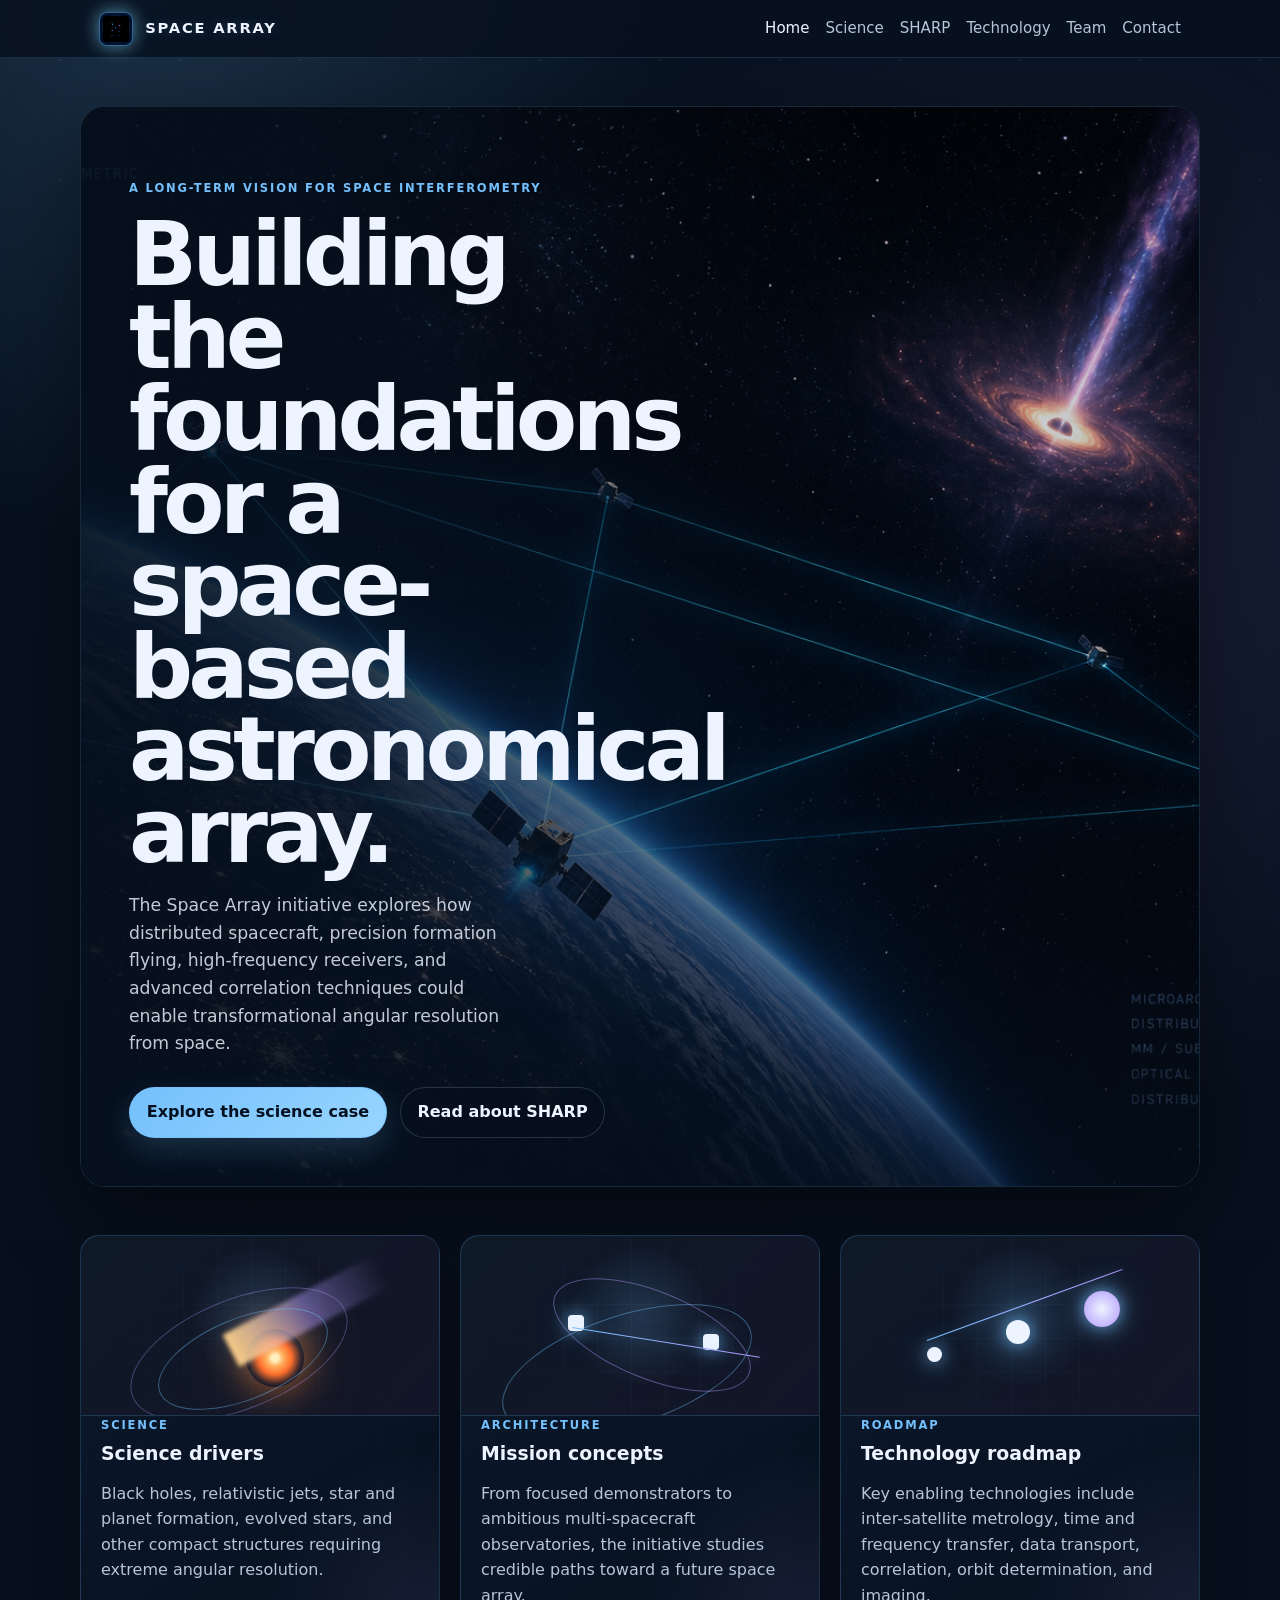
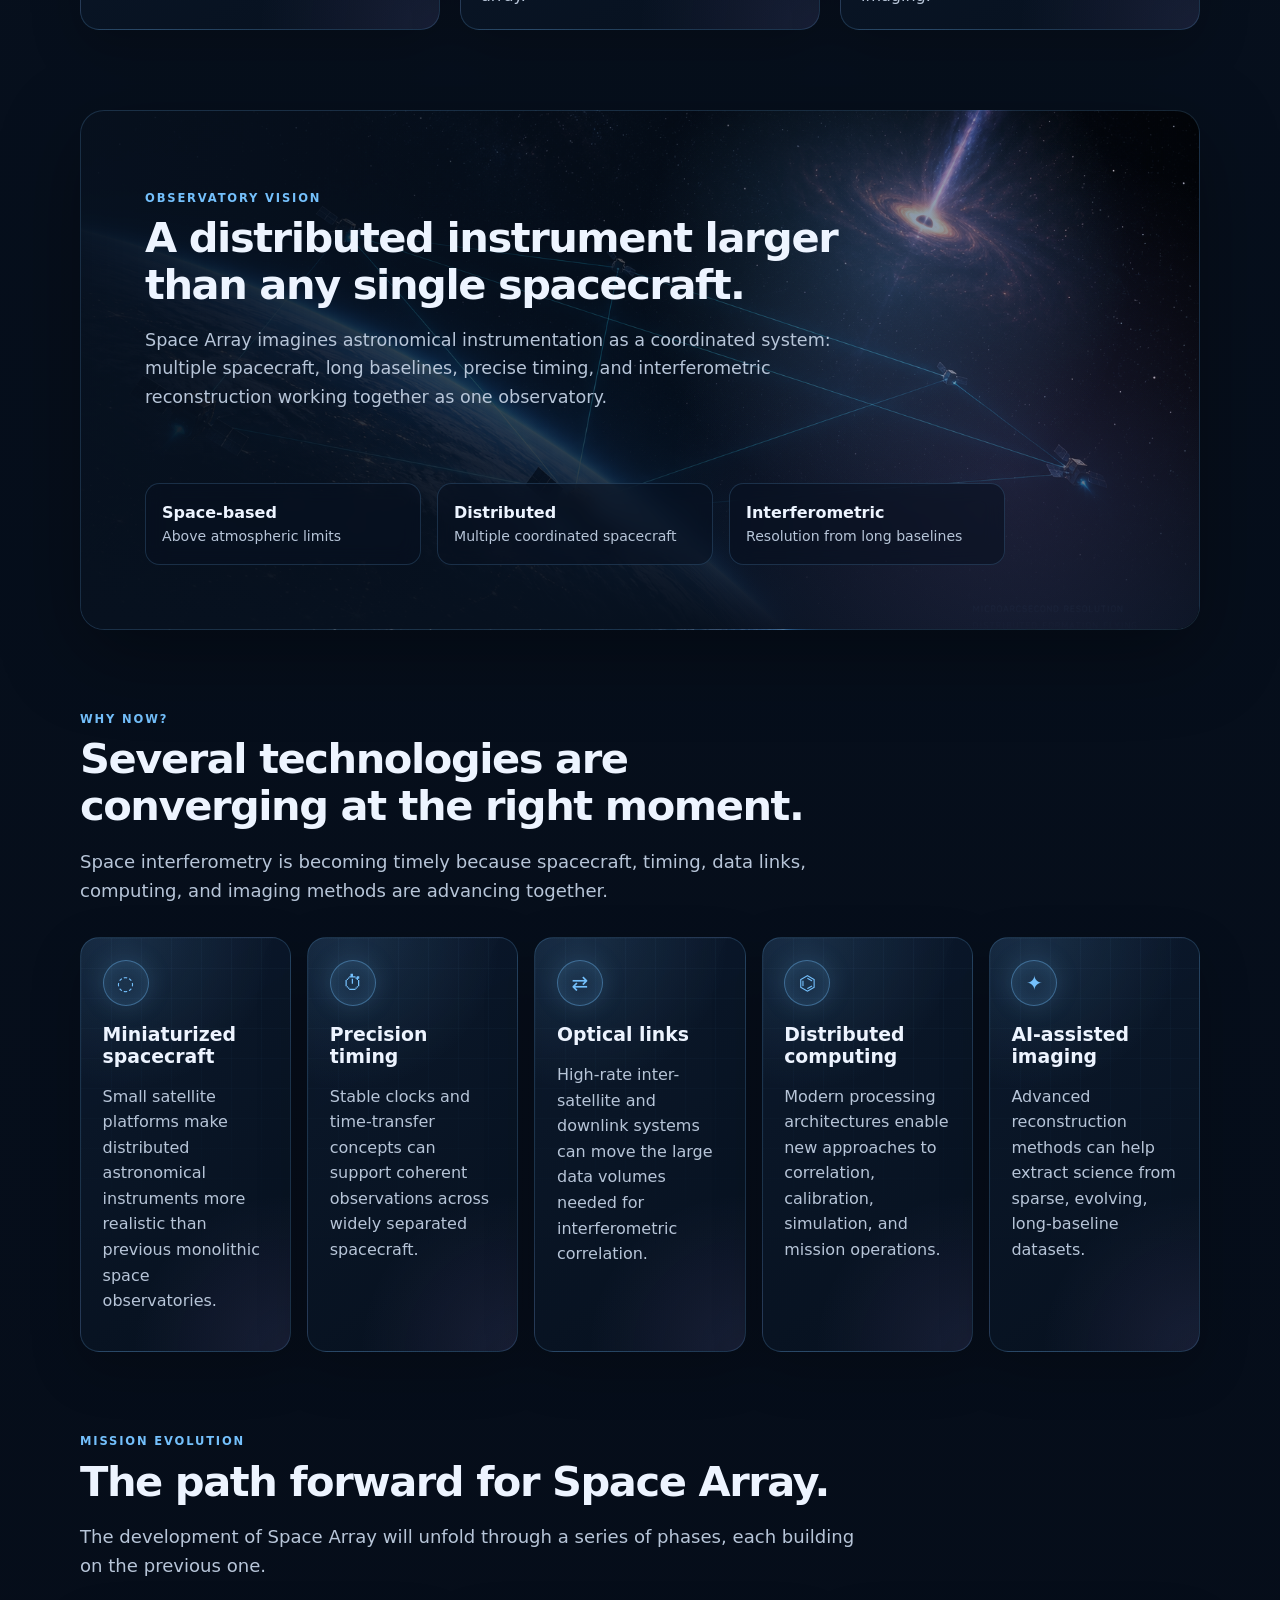
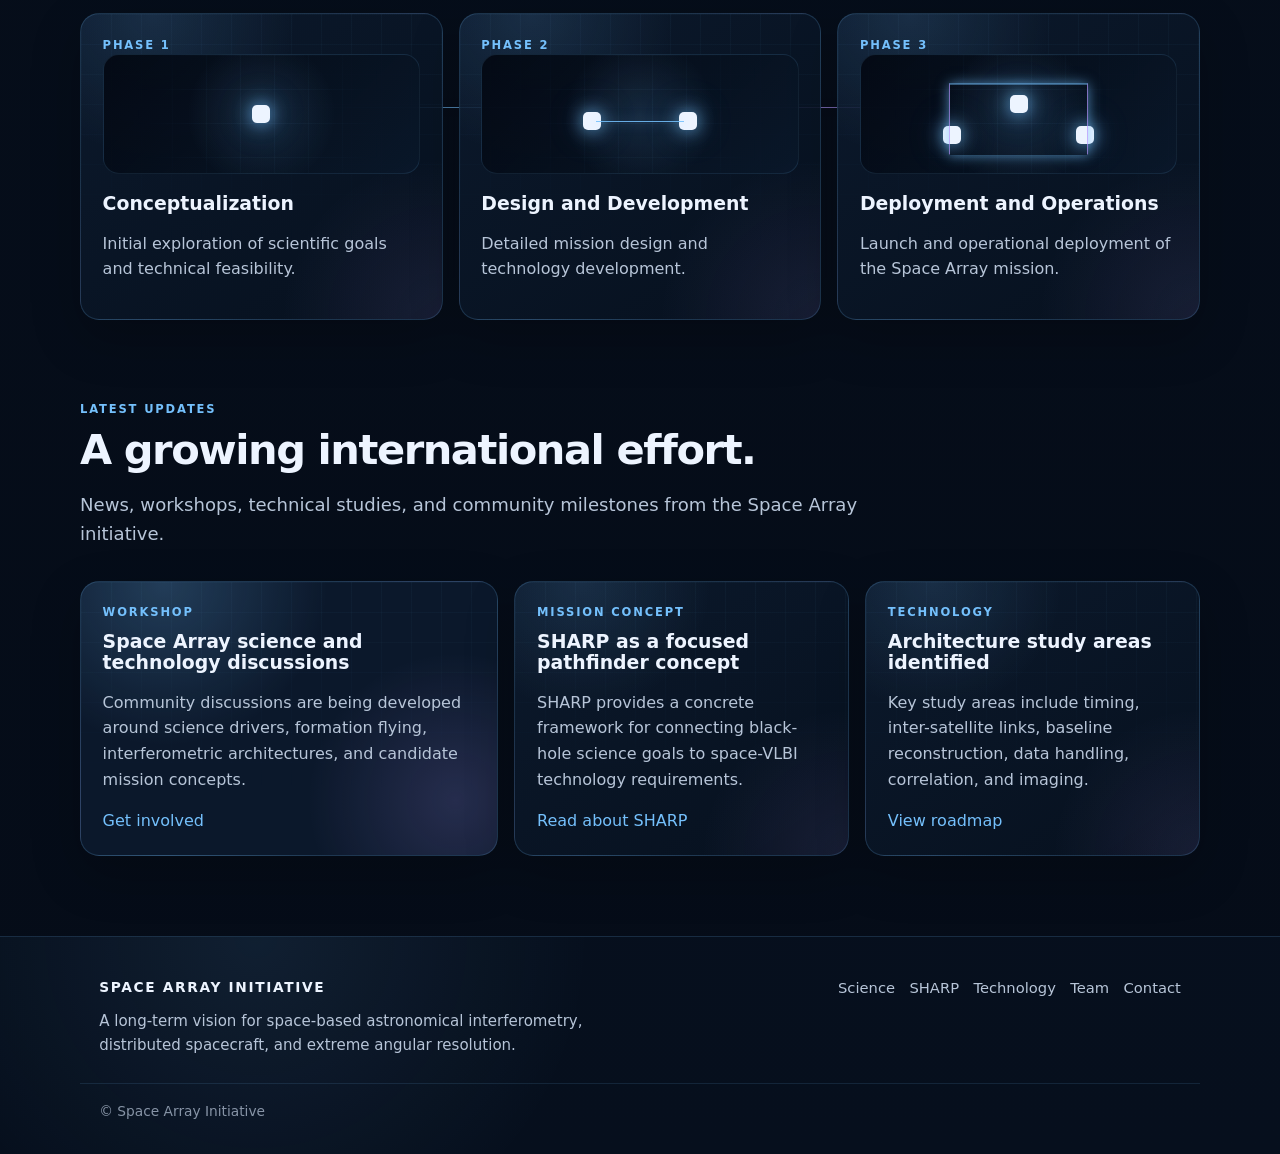
==== index.html @ ad8fec58 "polish" ====
<!doctype html>
<html lang="en">
<head>
  <meta charset="utf-8">
  <meta name="viewport" content="width=device-width, initial-scale=1">
  <title>Space Array Initiative</title>
  <link rel="stylesheet" href="styles.css">
</head>
<body>
<header>
  <div class="nav">
    <a class="logo" href="index.html">
      <img src="assets/space-array-logo.png" alt="Space Array logo">
      <span>Space Array</span>
    </a>
    <nav>
      <a class="active" href="index.html">Home</a>
      <a href="science.html">Science</a>
      <a href="sharp.html">SHARP</a>
      <a href="technology.html">Technology</a>
      <a href="team.html">Team</a>
      <a href="contact.html">Contact</a>
    </nav>
  </div>
</header>

<main>
  <section class="hero hero-home hero-home-overlay">
    <div class="hero-home-media" aria-hidden="true">
      <img src="assets/space-array-hero.png" alt="">
    </div>

    <div class="hero-home-shade" aria-hidden="true"></div>

    <div class="hero-home-content">
      <div class="kicker">A long-term vision for space interferometry</div>
      <h1>Building the foundations for a space-based astronomical array.</h1>

      <p class="lead">
        The Space Array initiative explores how distributed spacecraft, precision formation flying,
        high-frequency receivers, and advanced correlation techniques could enable transformational
        angular resolution from space.
      </p>

      <div class="button-row">
        <a class="button" href="science.html">Explore the science case</a>
        <a class="button secondary" href="sharp.html">Read about SHARP</a>
      </div>
    </div>
  </section>

  <section class="grid identity-grid" aria-label="Major initiative sections">
    <article class="card identity-card">
      <div class="signature-visual visual-science" aria-hidden="true">
        <span class="jet-core"></span>
        <span class="jet-beam"></span>
        <span class="uv-ring ring-one"></span>
        <span class="uv-ring ring-two"></span>
      </div>
      <div class="card-label">Science</div>
      <h3>Science drivers</h3>
      <p>Black holes, relativistic jets, star and planet formation, evolved stars, and other compact structures requiring extreme angular resolution.</p>
    </article>
    <article class="card identity-card">
      <div class="signature-visual visual-architecture" aria-hidden="true">
        <span class="orbit orbit-one"></span>
        <span class="orbit orbit-two"></span>
        <span class="sat sat-a"></span>
        <span class="sat sat-b"></span>
        <span class="baseline"></span>
      </div>
      <div class="card-label">Architecture</div>
      <h3>Mission concepts</h3>
      <p>From focused demonstrators to ambitious multi-spacecraft observatories, the initiative studies credible paths toward a future space array.</p>
    </article>
    <article class="card identity-card">
      <div class="signature-visual visual-roadmap" aria-hidden="true">
        <span class="phase phase-one"></span>
        <span class="phase phase-two"></span>
        <span class="phase phase-three"></span>
        <span class="road-line"></span>
      </div>
      <div class="card-label">Roadmap</div>
      <h3>Technology roadmap</h3>
      <p>Key enabling technologies include inter-satellite metrology, time and frequency transfer, data transport, correlation, orbit determination, and imaging.</p>
    </article>
  </section>

  <section class="section vision-break">
    <div class="vision-copy">
      <div class="kicker">Observatory vision</div>
      <h2>A distributed instrument larger than any single spacecraft.</h2>
      <p>
        Space Array imagines astronomical instrumentation as a coordinated system:
        multiple spacecraft, long baselines, precise timing, and interferometric
        reconstruction working together as one observatory.
      </p>
    </div>

    <div class="vision-metrics" aria-label="Conceptual observatory capabilities">
      <div>
        <strong>Space-based</strong>
        <span>Above atmospheric limits</span>
      </div>
      <div>
        <strong>Distributed</strong>
        <span>Multiple coordinated spacecraft</span>
      </div>
      <div>
        <strong>Interferometric</strong>
        <span>Resolution from long baselines</span>
      </div>
    </div>
  </section>

  <section class="section why-now">
    <div class="section-heading">
      <div class="kicker">Why now?</div>
      <h2>Several technologies are converging at the right moment.</h2>
      <p>
        Space interferometry is becoming timely because spacecraft, timing, data links,
        computing, and imaging methods are advancing together.
      </p>
    </div>

    <div class="why-grid">
      <article class="why-card">
        <div class="why-icon">◌</div>
        <h3>Miniaturized spacecraft</h3>
        <p>
          Small satellite platforms make distributed astronomical instruments more realistic
          than previous monolithic space observatories.
        </p>
      </article>

      <article class="why-card">
        <div class="why-icon">⏱</div>
        <h3>Precision timing</h3>
        <p>
          Stable clocks and time-transfer concepts can support coherent observations across
          widely separated spacecraft.
        </p>
      </article>

      <article class="why-card">
        <div class="why-icon">⇄</div>
        <h3>Optical links</h3>
        <p>
          High-rate inter-satellite and downlink systems can move the large data volumes
          needed for interferometric correlation.
        </p>
      </article>

      <article class="why-card">
        <div class="why-icon">⌬</div>
        <h3>Distributed computing</h3>
        <p>
          Modern processing architectures enable new approaches to correlation, calibration,
          simulation, and mission operations.
        </p>
      </article>

      <article class="why-card">
        <div class="why-icon">✦</div>
        <h3>AI-assisted imaging</h3>
        <p>
          Advanced reconstruction methods can help extract science from sparse, evolving,
          long-baseline datasets.
        </p>
      </article>
    </div>
  </section>

  <section class="section mission-evolution">
    <div class="section-heading">
      <div class="kicker">Mission evolution</div>
      <h2>The path forward for Space Array.</h2>
      <p>
        The development of Space Array will unfold through a series of phases, each building on the previous one.
      </p>
    </div>

    <div class="evolution-track">
      <article class="evolution-phase">
        <div class="phase-number">Phase 1</div>
        <div class="phase-visual phase-visual-one">
          <span></span>
        </div>
        <h3>Conceptualization</h3>
        <p>
          Initial exploration of scientific goals and technical feasibility.
        </p>
      </article>

      <article class="evolution-phase">
        <div class="phase-number">Phase 2</div>
        <div class="phase-visual phase-visual-two">
          <span></span>
          <span></span>
        </div>
        <h3>Design and Development</h3>
        <p>
          Detailed mission design and technology development.
        </p>
      </article>

      <article class="evolution-phase">
        <div class="phase-number">Phase 3</div>
        <div class="phase-visual phase-visual-three">
          <span></span>
          <span></span>
          <span></span>
        </div>
        <h3>Deployment and Operations</h3>
        <p>
          Launch and operational deployment of the Space Array mission.
        </p>
      </article>
    </div>
  </section>

  <section class="section updates-section">
    <div class="section-heading">
      <div class="kicker">Latest updates</div>
      <h2>A growing international effort.</h2>
      <p>
        News, workshops, technical studies, and community milestones from the Space Array initiative.
      </p>
    </div>

    <div class="updates-grid">
      <article class="update-card featured-update">
        <div class="update-meta">Workshop</div>
        <h3>Space Array science and technology discussions</h3>
        <p>
          Community discussions are being developed around science drivers, formation flying,
          interferometric architectures, and candidate mission concepts.
        </p>
        <a href="contact.html">Get involved</a>
      </article>

      <article class="update-card">
        <div class="update-meta">Mission concept</div>
        <h3>SHARP as a focused pathfinder concept</h3>
        <p>
          SHARP provides a concrete framework for connecting black-hole science goals to
          space-VLBI technology requirements.
        </p>
        <a href="sharp.html">Read about SHARP</a>
      </article>

      <article class="update-card">
        <div class="update-meta">Technology</div>
        <h3>Architecture study areas identified</h3>
        <p>
          Key study areas include timing, inter-satellite links, baseline reconstruction,
          data handling, correlation, and imaging.
        </p>
        <a href="technology.html">View roadmap</a>
      </article>
    </div>
  </section>

</main>

<footer class="site-footer">
  <div class="footer-inner">
    <div class="footer-brand">
      <div class="footer-title">Space Array Initiative</div>
      <p>
        A long-term vision for space-based astronomical interferometry,
        distributed spacecraft, and extreme angular resolution.
      </p>
    </div>

    <div class="footer-links">
      <a href="science.html">Science</a>
      <a href="sharp.html">SHARP</a>
      <a href="technology.html">Technology</a>
      <a href="team.html">Team</a>
      <a href="contact.html">Contact</a>
    </div>
  </div>

  <div class="footer-bottom">
    © Space Array Initiative
  </div>
</footer>
</body>
</html>
---- styles.css ----
:root {
  --bg: #07111f;
  --bg-deep: #030813;
  --panel: #0d1b2f;
  --panel-2: #10223a;
  --text: #edf4ff;
  --muted: #b7c5d8;
  --soft: rgba(183, 197, 216, 0.78);
  --accent: #74c0fc;
  --accent-2: #b197fc;
  --warm: #ffb15f;
  --line: rgba(116, 192, 252, 0.18);
  --line-strong: rgba(116, 192, 252, 0.34);
  --shadow: 0 24px 80px rgba(0, 0, 0, 0.34);
  --radius: 1.2rem;
  --max: 1120px;
}

* {
  box-sizing: border-box;
}

html {
  scroll-behavior: smooth;
}

body {
  margin: 0;
  color: var(--text);
  font-family: Inter, system-ui, -apple-system, BlinkMacSystemFont, "Segoe UI", sans-serif;
  line-height: 1.6;
  background:
    radial-gradient(circle at 12% 0%, rgba(116, 192, 252, 0.18), transparent 34rem),
    radial-gradient(circle at 82% 12%, rgba(177, 151, 252, 0.12), transparent 38rem),
    linear-gradient(180deg, #07111f 0%, #050c18 100%);
}

body::before {
  content: "";
  position: fixed;
  inset: 0;
  z-index: -1;
  pointer-events: none;
  background-image:
    radial-gradient(circle, rgba(237, 244, 255, 0.34) 0 1px, transparent 1.6px),
    radial-gradient(circle, rgba(116, 192, 252, 0.20) 0 1px, transparent 1.8px);
  background-size: 120px 120px, 190px 190px;
  background-position: 0 0, 48px 72px;
  opacity: 0.22;
  mask-image: linear-gradient(to bottom, black, transparent 82%);
}

img {
  max-width: 100%;
}

a {
  color: var(--accent);
  text-decoration: none;
}

a:hover {
  text-decoration: underline;
}

/* Header */

header {
  position: sticky;
  top: 0;
  z-index: 20;
  border-bottom: 1px solid rgba(116, 192, 252, 0.16);
  background: rgba(7, 17, 31, 0.86);
  backdrop-filter: blur(14px);
}

.nav {
  max-width: var(--max);
  margin: 0 auto;
  padding: 0.72rem 1.2rem;
  display: flex;
  align-items: center;
  justify-content: space-between;
  gap: 1.2rem;
}

.logo {
  display: flex;
  align-items: center;
  gap: 0.75rem;
  color: var(--text);
  font-size: 0.92rem;
  font-weight: 800;
  letter-spacing: 0.12em;
  text-transform: uppercase;
  text-decoration: none;
  white-space: nowrap;
}

.logo:hover {
  text-decoration: none;
}

.logo img,
.logo-mark {
  display: block;
  width: 34px;
  height: 34px;
  flex: 0 0 34px;
  padding: 3px;
  border: 1px solid rgba(116, 192, 252, 0.35);
  border-radius: 8px;
  background:
    radial-gradient(circle at center, rgba(116, 192, 252, 0.18), rgba(7, 17, 31, 0.96) 68%);
  box-shadow:
    0 0 18px rgba(116, 192, 252, 0.26),
    inset 0 0 12px rgba(116, 192, 252, 0.08);
  object-fit: contain;
  filter: brightness(1.35) contrast(1.16) drop-shadow(0 0 8px rgba(116, 192, 252, 0.38));
}

/* Fallback for the current HTML that still uses <span class="logo-mark">. */
.logo-mark {
  background:
    radial-gradient(circle at center, rgba(116, 192, 252, 0.18), rgba(7, 17, 31, 0.96) 68%),
    url("assets/space-array-logo.png") center / contain no-repeat;
}

.logo span:last-child {
  line-height: 1;
  text-shadow: 0 0 14px rgba(116, 192, 252, 0.22);
}

nav {
  display: flex;
  align-items: center;
  flex-wrap: wrap;
  justify-content: flex-end;
  gap: 0.28rem 1rem;
}

nav a {
  color: var(--muted);
  font-size: 0.94rem;
}

nav a.active,
nav a:hover {
  color: var(--text);
  text-decoration: none;
}

/* Layout and type */

main {
  width: min(var(--max), calc(100% - 2.4rem));
  margin: 0 auto;
  padding: 3rem 0 5rem;
}

.section {
  margin-top: 5rem;
}

.kicker,
.card-label,
.update-meta,
.phase-number,
.stack-number,
.flow-number,
.challenge-index,
.readiness-marker,
.next-step-label,
.parameter-label,
.collaboration-label,
.contributor-role,
.contribute-label,
.contact-pathway-label {
  color: var(--accent);
  text-transform: uppercase;
  letter-spacing: 0.16em;
  font-size: 0.72rem;
  font-weight: 850;
}

.parameter-label {
  color: var(--warm);
}

h1,
h2,
h3 {
  line-height: 1.14;
}

h1 {
  margin: 0.42rem 0 1rem;
  font-size: clamp(2.45rem, 5.6vw, 4.9rem);
  letter-spacing: -0.045em;
}

h2 {
  margin: 0.42rem 0 1rem;
  font-size: clamp(1.8rem, 3.8vw, 2.6rem);
  letter-spacing: -0.035em;
}

h3 {
  margin: 0.55rem 0 0.55rem;
  font-size: 1.18rem;
}

p {
  color: var(--muted);
}

.lead,
.section-heading p {
  max-width: 68ch;
  color: var(--muted);
  font-size: 1.13rem;
}

.section-heading {
  max-width: 780px;
  margin-bottom: 2rem;
}

/* Buttons */

.button-row,
.contact-actions {
  display: flex;
  flex-wrap: wrap;
  gap: 0.8rem;
  margin-top: 1.8rem;
}

.button {
  display: inline-flex;
  align-items: center;
  justify-content: center;
  min-height: 44px;
  padding: 0.74rem 1.05rem;
  border: 1px solid rgba(116, 192, 252, 0.78);
  border-radius: 999px;
  color: #04101f;
  background: linear-gradient(135deg, var(--accent), #98d5ff);
  box-shadow: 0 12px 30px rgba(116, 192, 252, 0.18);
  font-weight: 800;
  text-decoration: none;
}

.button:hover {
  transform: translateY(-1px);
  text-decoration: none;
}

.button.secondary {
  color: var(--text);
  background: rgba(116, 192, 252, 0.06);
  border-color: rgba(116, 192, 252, 0.26);
  box-shadow: none;
}

/* Hero sections */

.hero {
  padding: 4rem 0 3rem;
}

.hero-copy {
  position: relative;
  z-index: 1;
  max-width: 820px;
}

.hero-home {
  display: grid;
  grid-template-columns: minmax(0, 0.92fr) minmax(360px, 1.08fr);
  gap: 2.4rem;
  align-items: center;
  max-width: none;
  padding: 3rem 0 4.5rem;
}

.hero-home .hero-copy {
  max-width: 680px;
}

.hero-home h1 {
  font-size: clamp(2.45rem, 5.2vw, 4.65rem);
}

.hero-visual {
  overflow: hidden;
  border: 1px solid rgba(116, 192, 252, 0.20);
  border-radius: 1.4rem;
  background: var(--bg-deep);
  box-shadow:
    0 28px 90px rgba(0, 0, 0, 0.46),
    0 0 45px rgba(116, 192, 252, 0.08);
}

.compact-hero-visual {
  margin: 0;
}

.compact-hero-visual img {
  display: block;
  width: 100%;
  height: clamp(320px, 42vw, 520px);
  object-fit: cover;
  object-position: center;
}

.page-hero,
.vision-break {
  position: relative;
  max-width: none;
  overflow: hidden;
  border: 1px solid var(--line);
  border-radius: 1.5rem;
  background:
    linear-gradient(90deg, rgba(7, 17, 31, 0.96), rgba(7, 17, 31, 0.67), rgba(7, 17, 31, 0.22)),
    url("assets/space-array-hero.png") center / cover no-repeat;
  box-shadow: var(--shadow);
}

.page-hero {
  min-height: 420px;
  padding: 5rem 2rem;
}

.page-hero::after,
.vision-break::before {
  content: "";
  position: absolute;
  inset: 0;
  pointer-events: none;
  background:
    radial-gradient(circle at 72% 30%, rgba(116, 192, 252, 0.18), transparent 28%),
    radial-gradient(circle at 83% 70%, rgba(177, 151, 252, 0.15), transparent 34%),
    linear-gradient(to top, rgba(7, 17, 31, 0.98), transparent 48%);
}

.sharp-hero::after {
  background:
    radial-gradient(circle at 74% 32%, rgba(255, 138, 61, 0.20), transparent 25%),
    radial-gradient(circle at 66% 45%, rgba(177, 151, 252, 0.18), transparent 30%);
}

/* Cards and grids */

.grid,
.why-grid,
.updates-grid,
.evolution-track,
.stack-grid,
.architecture-flow,
.challenge-grid,
.readiness-track,
.next-steps-grid,
.parameter-grid,
.collaboration-grid,
.contributors-grid,
.contribute-grid,
.contact-pathways {
  display: grid;
  gap: 1rem;
}

.grid {
  grid-template-columns: repeat(auto-fit, minmax(230px, 1fr));
  margin: 2rem 0;
}

.why-grid {
  grid-template-columns: repeat(5, minmax(0, 1fr));
}

.updates-grid {
  grid-template-columns: 1.25fr 1fr 1fr;
}

.evolution-track,
.parameter-grid,
.collaboration-grid,
.contact-pathways,
.challenge-grid,
.next-steps-grid {
  grid-template-columns: repeat(3, minmax(0, 1fr));
}

.stack-grid {
  grid-template-columns: repeat(2, minmax(0, 1fr));
}

.architecture-flow {
  grid-template-columns: repeat(6, minmax(145px, 1fr));
}

.readiness-track,
.contribute-grid {
  grid-template-columns: repeat(4, minmax(0, 1fr));
}

.contributors-grid {
  grid-template-columns: 1.25fr 1fr 1fr;
}

.card,
.why-card,
.update-card,
.evolution-phase,
.stack-card,
.flow-step,
.challenge-card,
.readiness-phase,
.next-step-card,
.parameter-card,
.collaboration-card,
.contributor-card,
.contribute-card,
.contact-pathway-card,
.contact-panel,
.contribute-cta,
.notice {
  position: relative;
  overflow: hidden;
  border: 1px solid var(--line);
  border-radius: var(--radius);
  background:
    radial-gradient(circle at 20% 0%, rgba(116, 192, 252, 0.13), transparent 34%),
    radial-gradient(circle at 100% 100%, rgba(177, 151, 252, 0.10), transparent 34%),
    linear-gradient(145deg, rgba(13, 27, 47, 0.88), rgba(7, 17, 31, 0.92));
  box-shadow: 0 18px 50px rgba(0, 0, 0, 0.22);
}

.card,
.why-card,
.update-card,
.evolution-phase,
.stack-card,
.flow-step,
.challenge-card,
.readiness-phase,
.next-step-card,
.parameter-card,
.collaboration-card,
.contributor-card,
.contribute-card,
.contact-pathway-card {
  padding: 1.35rem;
  transition: transform 220ms ease, border-color 220ms ease, box-shadow 220ms ease;
}

.card:hover,
.why-card:hover,
.update-card:hover,
.evolution-phase:hover,
.stack-card:hover,
.flow-step:hover,
.challenge-card:hover,
.readiness-phase:hover,
.next-step-card:hover,
.parameter-card:hover,
.collaboration-card:hover,
.contributor-card:hover,
.contribute-card:hover,
.contact-pathway-card:hover {
  transform: translateY(-4px);
  border-color: rgba(116, 192, 252, 0.45);
  box-shadow: 0 22px 70px rgba(0, 0, 0, 0.34), 0 0 36px rgba(116, 192, 252, 0.1);
  text-decoration: none;
}

.card::before,
.why-card::before,
.update-card::before,
.evolution-phase::before,
.stack-card::before,
.flow-step::before,
.challenge-card::before,
.readiness-phase::before,
.next-step-card::before,
.parameter-card::before,
.collaboration-card::before,
.contributor-card::before,
.contribute-card::before,
.contact-pathway-card::before {
  content: "";
  position: absolute;
  inset: 0;
  pointer-events: none;
  background-image:
    linear-gradient(rgba(116, 192, 252, 0.04) 1px, transparent 1px),
    linear-gradient(90deg, rgba(116, 192, 252, 0.04) 1px, transparent 1px);
  background-size: 30px 30px;
  mask-image: linear-gradient(to bottom, black, transparent 78%);
}

.card > *,
.why-card > *,
.update-card > *,
.evolution-phase > *,
.stack-card > *,
.flow-step > *,
.challenge-card > *,
.readiness-phase > *,
.next-step-card > *,
.parameter-card > *,
.collaboration-card > *,
.contributor-card > *,
.contribute-card > *,
.contact-pathway-card > * {
  position: relative;
  z-index: 1;
}

.identity-grid {
  gap: 1.25rem;
  margin: 3rem 0 4rem;
}

.identity-card {
  padding: 0;
}

.identity-card h3,
.identity-card p,
.identity-card .card-label {
  margin-left: 1.25rem;
  margin-right: 1.25rem;
}

.identity-card p {
  margin-bottom: 1.25rem;
}

.next-step-card {
  min-height: 250px;
  color: var(--text);
}

.next-step-card::after {
  content: "→";
  position: absolute;
  right: 1.3rem;
  bottom: 1.1rem;
  color: var(--accent);
  font-size: 1.4rem;
}

.featured-update,
.featured-contributor {
  background:
    radial-gradient(circle at 20% 0%, rgba(116, 192, 252, 0.22), transparent 38%),
    radial-gradient(circle at 90% 80%, rgba(177, 151, 252, 0.16), transparent 34%),
    rgba(13, 27, 47, 0.86);
}

.why-icon {
  width: 46px;
  height: 46px;
  display: grid;
  place-items: center;
  margin-bottom: 1.15rem;
  border: 1px solid rgba(116, 192, 252, 0.42);
  border-radius: 999px;
  color: var(--accent);
  background: rgba(116, 192, 252, 0.08);
  box-shadow: inset 0 0 18px rgba(116, 192, 252, 0.12), 0 0 24px rgba(116, 192, 252, 0.18);
  font-size: 1.25rem;
}

.stack-tags {
  display: flex;
  flex-wrap: wrap;
  gap: 0.45rem;
  margin-top: 1.15rem;
}

.stack-tags span {
  padding: 0.32rem 0.55rem;
  border: 1px solid rgba(116, 192, 252, 0.22);
  border-radius: 999px;
  color: var(--muted);
  background: rgba(116, 192, 252, 0.06);
  font-size: 0.76rem;
}

/* Signature visuals used in cards */

.signature-visual {
  position: relative;
  height: 180px;
  overflow: hidden;
  border-bottom: 1px solid var(--line);
  background:
    radial-gradient(circle at 50% 45%, rgba(116, 192, 252, 0.18), transparent 34%),
    linear-gradient(135deg, rgba(116, 192, 252, 0.08), rgba(177, 151, 252, 0.08)),
    #050b16;
}

.signature-visual::before,
.science-instrument-visual::before,
.architecture-visual::before,
.sharp-mission-visual::before,
.phase-visual::before {
  content: "";
  position: absolute;
  inset: 0;
  pointer-events: none;
  background-image:
    linear-gradient(rgba(116, 192, 252, 0.055) 1px, transparent 1px),
    linear-gradient(90deg, rgba(116, 192, 252, 0.055) 1px, transparent 1px);
  background-size: 34px 34px;
  mask-image: radial-gradient(circle at center, black 0, transparent 76%);
}

.signature-visual span,
.science-instrument-visual span,
.architecture-visual span,
.sharp-mission-visual span,
.phase-visual span {
  position: absolute;
  display: block;
}

.jet-core,
.black-hole-core,
.sharp-target {
  border-radius: 50%;
  background: radial-gradient(circle, #fff0c2 0 8%, #ffb15f 20%, #ff6f2c 40%, rgba(255, 111, 44, 0.18) 62%, transparent 72%);
  box-shadow: 0 0 38px rgba(255, 138, 61, 0.72), 0 0 90px rgba(255, 138, 61, 0.22);
}

.jet-core {
  width: 58px;
  height: 58px;
  left: 46%;
  top: 52%;
}

.jet-beam,
.science-jet,
.sharp-jet {
  height: 36px;
  background: linear-gradient(90deg, rgba(255, 210, 138, 0.95), rgba(177, 151, 252, 0.45), transparent);
  filter: blur(2px);
}

.jet-beam {
  width: 170px;
  left: 39%;
  top: 32%;
  transform: rotate(-28deg);
}

.uv-ring,
.orbit,
.arch-orbit,
.sharp-orbit,
.uv-track {
  border: 1px solid rgba(116, 192, 252, 0.42);
  border-radius: 50%;
}

.ring-one {
  width: 180px;
  height: 82px;
  left: 20%;
  top: 46%;
  transform: rotate(-22deg);
}

.ring-two {
  width: 230px;
  height: 110px;
  left: 12%;
  top: 35%;
  transform: rotate(-22deg);
  border-color: rgba(177, 151, 252, 0.35);
}

.orbit-one {
  width: 260px;
  height: 110px;
  left: 10%;
  top: 44%;
  transform: rotate(-18deg);
}

.orbit-two {
  width: 210px;
  height: 88px;
  left: 24%;
  top: 31%;
  transform: rotate(22deg);
  border-color: rgba(177, 151, 252, 0.45);
}

.sat,
.phase,
.arch-node,
.sharp-spacecraft,
.phase-visual span {
  background: var(--text);
  box-shadow: 0 0 18px rgba(116, 192, 252, 0.9), 0 0 38px rgba(116, 192, 252, 0.28);
}

.sat {
  width: 16px;
  height: 16px;
  border-radius: 4px;
}

.sat-a { left: 30%; top: 44%; }
.sat-b { right: 28%; top: 55%; }

.baseline,
.road-line,
.arch-link,
.sharp-baseline,
.downlink,
.sharp-downlink {
  height: 1px;
  background: linear-gradient(90deg, var(--accent), var(--accent-2));
  box-shadow: 0 0 14px rgba(116, 192, 252, 0.5);
  transform-origin: left center;
}

.baseline {
  width: 190px;
  left: 31%;
  top: 51%;
  transform: rotate(9deg);
}

.phase {
  border-radius: 999px;
}

.phase-one { width: 15px; height: 15px; left: 24%; top: 62%; }
.phase-two { width: 24px; height: 24px; left: 46%; top: 47%; }
.phase-three { width: 36px; height: 36px; left: 68%; top: 31%; background: radial-gradient(circle, var(--text), var(--accent-2)); }

.road-line {
  width: 58%;
  left: 24%;
  top: 58%;
  transform: rotate(-20deg);
}

/* Two-column feature sections */

.two-col,
.science-signature,
.technology-architecture,
.sharp-concept {
  display: grid;
  gap: 2.2rem;
  align-items: center;
}

.two-col {
  grid-template-columns: minmax(0, 1.1fr) minmax(260px, 0.9fr);
  align-items: start;
}

.science-signature,
.technology-architecture,
.sharp-concept {
  grid-template-columns: minmax(0, 0.95fr) minmax(360px, 1.05fr);
}

.science-signature-copy p,
.technology-architecture-copy p,
.sharp-concept-copy p {
  max-width: 65ch;
  font-size: 1.05rem;
}

.science-instrument-visual,
.architecture-visual,
.sharp-mission-visual {
  position: relative;
  min-height: 440px;
  overflow: hidden;
  border: 1px solid var(--line);
  border-radius: 1.4rem;
  background:
    radial-gradient(circle at 48% 38%, rgba(116, 192, 252, 0.16), transparent 28%),
    radial-gradient(circle at 72% 68%, rgba(177, 151, 252, 0.14), transparent 30%),
    linear-gradient(135deg, rgba(3, 8, 18, 0.98), rgba(10, 24, 43, 0.94));
  box-shadow: var(--shadow);
}

.science-instrument-visual {
  background:
    radial-gradient(circle at 50% 48%, rgba(255, 138, 61, 0.18), transparent 24%),
    radial-gradient(circle at 70% 28%, rgba(116, 192, 252, 0.14), transparent 28%),
    radial-gradient(circle at 22% 78%, rgba(177, 151, 252, 0.12), transparent 30%),
    linear-gradient(135deg, rgba(3, 8, 18, 0.98), rgba(10, 24, 43, 0.94));
}

.sharp-mission-visual {
  background:
    radial-gradient(circle at 28% 34%, rgba(255, 138, 61, 0.18), transparent 25%),
    radial-gradient(circle at 68% 42%, rgba(116, 192, 252, 0.15), transparent 30%),
    radial-gradient(circle at 72% 82%, rgba(177, 151, 252, 0.12), transparent 30%),
    linear-gradient(135deg, rgba(3, 8, 18, 0.98), rgba(10, 24, 43, 0.94));
}

.black-hole-core {
  width: 92px;
  height: 92px;
  left: 45%;
  top: 48%;
  transform: translate(-50%, -50%);
}

.science-jet {
  width: 260px;
  height: 42px;
  left: 44%;
  top: 34%;
  transform: rotate(-24deg);
}

.uv-track {
  left: 50%;
  top: 50%;
  transform: translate(-50%, -50%) rotate(-22deg);
}

.track-one { width: 260px; height: 110px; }
.track-two { width: 340px; height: 150px; border-color: rgba(177, 151, 252, 0.26); }
.track-three { width: 430px; height: 190px; border-color: rgba(116, 192, 252, 0.18); }

.baseline-dot {
  width: 7px;
  height: 7px;
  border-radius: 50%;
  background: var(--accent);
  box-shadow: 0 0 16px rgba(116, 192, 252, 0.85);
}

.dot-one { left: 28%; top: 43%; }
.dot-two { right: 29%; top: 57%; }
.dot-three { left: 37%; bottom: 24%; }
.dot-four { right: 36%; top: 27%; }

.arch-node,
.sharp-spacecraft {
  width: 18px;
  height: 18px;
  border-radius: 5px;
}

.node-a { left: 26%; top: 32%; }
.node-b { right: 27%; top: 38%; }
.node-c { left: 34%; bottom: 30%; }
.node-d { right: 30%; bottom: 26%; }

.arch-orbit-one { width: 440px; height: 190px; left: 50%; top: 40%; transform: translate(-50%, -50%) rotate(-18deg); }
.arch-orbit-two { width: 360px; height: 155px; left: 50%; top: 44%; transform: translate(-50%, -50%) rotate(22deg); border-color: rgba(177, 151, 252, 0.28); }

.link-ab { width: 48%; left: 28%; top: 35%; transform: rotate(7deg); }
.link-ac { width: 30%; left: 28%; top: 36%; transform: rotate(58deg); }
.link-bd { width: 30%; right: 28%; top: 41%; transform: rotate(95deg); }
.link-cd { width: 40%; left: 36%; bottom: 28%; transform: rotate(-2deg); }

.ground-station,
.sharp-earth {
  border-radius: 50%;
  border: 1px solid rgba(116, 192, 252, 0.36);
  background: radial-gradient(circle at 35% 30%, rgba(116, 192, 252, 0.65), rgba(7, 17, 31, 0.92) 62%);
  box-shadow: inset 0 0 26px rgba(116, 192, 252, 0.16), 0 0 38px rgba(116, 192, 252, 0.18);
}

.ground-station { width: 76px; height: 76px; left: 50%; bottom: 7%; transform: translateX(-50%); }
.downlink { width: 220px; left: 50%; bottom: 23%; transform: translateX(-50%) rotate(90deg); }

.architecture-label,
.sharp-label {
  position: absolute;
  z-index: 2;
  padding: 0.4rem 0.55rem;
  border: 1px solid rgba(116, 192, 252, 0.22);
  border-radius: 999px;
  background: rgba(7, 17, 31, 0.68);
  color: var(--muted);
  font-size: 0.68rem;
  letter-spacing: 0.14em;
  text-transform: uppercase;
  backdrop-filter: blur(8px);
}

.label-spacecraft { left: 8%; top: 10%; }
.label-links { right: 8%; top: 14%; }
.label-ground { left: 50%; bottom: 4%; transform: translateX(-50%); }

.sharp-target { width: 74px; height: 74px; left: 22%; top: 28%; }
.sharp-jet { width: 210px; height: 34px; left: 22%; top: 22%; transform: rotate(-24deg); }
.sharp-orbit-one { width: 340px; height: 145px; right: 9%; top: 48%; transform: rotate(-18deg); }
.sharp-orbit-two { width: 290px; height: 118px; right: 15%; top: 42%; transform: rotate(24deg); border-color: rgba(177, 151, 252, 0.28); }
.sharp-spacecraft-a { right: 42%; top: 44%; }
.sharp-spacecraft-b { right: 18%; top: 55%; }
.sharp-baseline { width: 170px; right: 20%; top: 50%; transform: rotate(12deg); }
.sharp-earth { width: 96px; height: 96px; right: 9%; bottom: 8%; }
.sharp-downlink { width: 210px; right: 18%; bottom: 27%; transform: rotate(38deg); }
.label-target { left: 8%; top: 12%; }
.label-array { right: 8%; top: 14%; }
.sharp-label.label-ground { left: auto; right: 7%; bottom: 4%; transform: none; }

/* Flow, roadmap and tables */

.evolution-track,
.readiness-track,
.architecture-flow {
  position: relative;
}

.evolution-track::before,
.readiness-track::before,
.architecture-flow::before {
  content: "";
  position: absolute;
  left: 8%;
  right: 8%;
  top: 36px;
  height: 1px;
  pointer-events: none;
  background: linear-gradient(90deg, transparent, rgba(116, 192, 252, 0.75), rgba(177, 151, 252, 0.75), transparent);
  box-shadow: 0 0 22px rgba(116, 192, 252, 0.25);
}

.evolution-track::before {
  top: 94px;
}

.architecture-flow::before {
  top: 50%;
}

.phase-visual {
  position: relative;
  height: 120px;
  margin-bottom: 1.2rem;
  overflow: hidden;
  border: 1px solid rgba(116, 192, 252, 0.12);
  border-radius: 1rem;
  background: radial-gradient(circle at center, rgba(116, 192, 252, 0.14), transparent 44%), linear-gradient(135deg, rgba(3, 8, 18, 0.92), rgba(10, 24, 43, 0.88));
}

.phase-visual span {
  width: 18px;
  height: 18px;
  border-radius: 5px;
}

.phase-visual-one span { left: 50%; top: 50%; transform: translate(-50%, -50%); }
.phase-visual-two span:nth-child(1) { left: 32%; top: 48%; }
.phase-visual-two span:nth-child(2) { right: 32%; top: 48%; }
.phase-visual-three span:nth-child(1) { left: 26%; top: 60%; }
.phase-visual-three span:nth-child(2) { left: 50%; top: 34%; transform: translateX(-50%); }
.phase-visual-three span:nth-child(3) { right: 26%; top: 60%; }

.phase-visual-two::after,
.phase-visual-three::after {
  content: "";
  position: absolute;
  height: 1px;
  background: rgba(116, 192, 252, 0.88);
  box-shadow: 0 0 12px rgba(116, 192, 252, 0.65);
}

.phase-visual-two::after { left: 36%; right: 36%; top: 56%; }
.phase-visual-three::after { left: 28%; right: 28%; top: 54%; height: 70px; border-top: 1px solid rgba(116, 192, 252, 0.85); border-left: 1px solid rgba(177, 151, 252, 0.72); border-right: 1px solid rgba(177, 151, 252, 0.72); background: transparent; transform: translateY(-50%); }

.flow-step,
.evolution-phase,
.readiness-phase {
  min-height: 230px;
}

.traceability-table {
  overflow: hidden;
  border: 1px solid var(--line);
  border-radius: 1.2rem;
  background: rgba(7, 17, 31, 0.68);
  box-shadow: var(--shadow);
}

.traceability-row {
  display: grid;
  grid-template-columns: repeat(3, minmax(0, 1fr));
  border-top: 1px solid rgba(116, 192, 252, 0.13);
}

.traceability-row:first-child {
  border-top: 0;
}

.traceability-row > div {
  padding: 1.25rem;
  border-left: 1px solid rgba(116, 192, 252, 0.13);
}

.traceability-row > div:first-child {
  border-left: 0;
}

.traceability-header {
  color: var(--accent);
  background: rgba(116, 192, 252, 0.07);
  text-transform: uppercase;
  letter-spacing: 0.15em;
  font-size: 0.72rem;
  font-weight: 800;
}

.traceability-row p {
  margin: 0;
  font-size: 0.92rem;
}

.notice {
  padding: 1rem 1.2rem;
  border-left: 4px solid var(--accent-2);
}

ul.clean,
.readiness-phase ul {
  padding-left: 1.15rem;
  color: var(--muted);
}

/* Vision and CTAs */

.vision-break {
  min-height: 520px;
  padding: 4rem;
  display: grid;
  align-items: end;
}

.vision-copy,
.vision-metrics {
  position: relative;
  z-index: 1;
}

.vision-copy {
  max-width: 760px;
}

.vision-copy p {
  max-width: 62ch;
  font-size: 1.1rem;
}

.vision-metrics {
  max-width: 860px;
  margin-top: 2.5rem;
  display: grid;
  grid-template-columns: repeat(3, minmax(0, 1fr));
  gap: 1rem;
}

.vision-metrics div {
  padding: 1rem;
  border: 1px solid var(--line);
  border-radius: 0.9rem;
  background: rgba(7, 17, 31, 0.58);
  backdrop-filter: blur(10px);
}

.vision-metrics strong,
.vision-metrics span {
  display: block;
}

.vision-metrics strong {
  color: var(--text);
}

.vision-metrics span {
  color: var(--muted);
  font-size: 0.88rem;
}

.contact-panel,
.contribute-cta {
  margin-top: 1.2rem;
  padding: 1.6rem;
  display: flex;
  align-items: center;
  justify-content: space-between;
  gap: 1.5rem;
}

.contact-actions {
  margin-top: 0;
  justify-content: flex-end;
}

/* Footer */

.site-footer {
  border-top: 1px solid rgba(116, 192, 252, 0.16);
  color: var(--muted);
  background:
    radial-gradient(circle at 20% 0%, rgba(116, 192, 252, 0.09), transparent 32%),
    rgba(7, 17, 31, 0.92);
}

.footer-inner,
.footer-bottom {
  max-width: var(--max);
  margin: 0 auto;
  padding-left: 1.2rem;
  padding-right: 1.2rem;
}

.footer-inner {
  padding-top: 2.4rem;
  padding-bottom: 1.6rem;
  display: flex;
  align-items: flex-start;
  justify-content: space-between;
  gap: 2rem;
}

.footer-title {
  color: var(--text);
  font-weight: 800;
  letter-spacing: 0.12em;
  text-transform: uppercase;
  font-size: 0.86rem;
}

.footer-brand p {
  max-width: 52ch;
  margin: 0.7rem 0 0;
  font-size: 0.94rem;
}

.footer-links {
  display: flex;
  flex-wrap: wrap;
  justify-content: flex-end;
  gap: 0.9rem;
}

.footer-links a {
  color: var(--muted);
  font-size: 0.92rem;
}

.footer-links a:hover {
  color: var(--text);
  text-decoration: none;
}

.footer-bottom {
  padding-top: 1rem;
  padding-bottom: 2rem;
  border-top: 1px solid rgba(116, 192, 252, 0.12);
  color: rgba(183, 197, 216, 0.72);
  font-size: 0.86rem;
}

/* Responsive */

@media (max-width: 1120px) {
  .architecture-flow {
    grid-template-columns: repeat(3, minmax(0, 1fr));
  }

  .architecture-flow::before {
    display: none;
  }
}

@media (max-width: 1040px) {
  .why-grid {
    grid-template-columns: repeat(2, minmax(0, 1fr));
  }

  .why-card:last-child {
    grid-column: span 2;
  }

  .readiness-track,
  .contribute-grid {
    grid-template-columns: repeat(2, minmax(0, 1fr));
  }

  .readiness-track::before {
    display: none;
  }
}

@media (max-width: 900px) {
  main {
    padding-top: 2rem;
  }

  .hero-home,
  .two-col,
  .science-signature,
  .technology-architecture,
  .sharp-concept {
    grid-template-columns: 1fr;
  }

  .hero-home {
    gap: 1.8rem;
    padding-top: 1.4rem;
  }

  .hero-home .hero-copy {
    max-width: 820px;
  }

  .compact-hero-visual img {
    height: auto;
  }

  .updates-grid,
  .evolution-track,
  .parameter-grid,
  .collaboration-grid,
  .contributors-grid,
  .challenge-grid,
  .next-steps-grid,
  .contact-pathways {
    grid-template-columns: 1fr;
  }

  .evolution-track::before {
    display: none;
  }

  .science-instrument-visual,
  .architecture-visual,
  .sharp-mission-visual {
    min-height: 360px;
  }
}

@media (max-width: 780px) {
  .traceability-row {
    grid-template-columns: 1fr;
  }

  .traceability-row > div {
    border-left: 0;
    border-top: 1px solid rgba(116, 192, 252, 0.13);
  }

  .traceability-row > div:first-child {
    border-top: 0;
  }

  .traceability-header {
    display: none;
  }
}

@media (max-width: 720px) {
  .nav {
    align-items: flex-start;
    flex-direction: column;
  }

  nav {
    justify-content: flex-start;
  }

  .logo img,
  .logo-mark {
    width: 30px;
    height: 30px;
    flex-basis: 30px;
  }

  .logo span:last-child {
    font-size: 0.84rem;
  }

  .page-hero {
    min-height: 360px;
    padding: 3.5rem 1.3rem;
  }

  .vision-break {
    min-height: 520px;
    padding: 2rem;
  }

  .vision-metrics,
  .stack-grid,
  .architecture-flow,
  .readiness-track,
  .contribute-grid {
    grid-template-columns: 1fr;
  }

  .why-grid {
    grid-template-columns: 1fr;
  }

  .why-card:last-child {
    grid-column: auto;
  }

  .contact-panel,
  .contribute-cta,
  .footer-inner {
    align-items: flex-start;
    flex-direction: column;
  }

  .footer-links,
  .contact-actions {
    justify-content: flex-start;
  }
}

@media (prefers-reduced-motion: reduce) {
  *,
  *::before,
  *::after {
    scroll-behavior: auto !important;
    transition: none !important;
  }
}

/* =========================================================
   Homepage hero redesign — text over image
   ========================================================= */

.hero-home.hero-home-overlay {
  position: relative;
  max-width: none;
  min-height: 720px;
  padding: 0;
  border: 1px solid rgba(116, 192, 252, 0.16);
  border-radius: 1.6rem;
  overflow: hidden;
  display: flex;
  align-items: flex-end;
  background: #050b16;
  box-shadow: 0 28px 90px rgba(0, 0, 0, 0.42);
}

.hero-home-media {
  position: absolute;
  inset: 0;
}

.hero-home-media img {
  width: 100%;
  height: 100%;
  display: block;
  object-fit: cover;
  object-position: center center;
  transform: scale(1.02);
}

.hero-home-shade {
  position: absolute;
  inset: 0;
  background:
    linear-gradient(90deg,
      rgba(6, 16, 30, 0.92) 0%,
      rgba(6, 16, 30, 0.82) 24%,
      rgba(6, 16, 30, 0.45) 48%,
      rgba(6, 16, 30, 0.12) 72%,
      rgba(6, 16, 30, 0.18) 100%),
    linear-gradient(0deg,
      rgba(6, 16, 30, 0.70) 0%,
      rgba(6, 16, 30, 0.10) 38%,
      rgba(6, 16, 30, 0.05) 100%);
}

.hero-home-content {
  position: relative;
  z-index: 1;
  width: min(620px, 100%);
  padding: 4.5rem 3rem 3rem;
}

.hero-home.hero-home-overlay .kicker {
  margin-bottom: 1rem;
}

.hero-home.hero-home-overlay h1 {
  margin: 0 0 1.2rem;
  max-width: 8.5ch;
  font-size: clamp(3.2rem, 7vw, 6rem);
  line-height: 0.92;
  letter-spacing: -0.055em;
  text-wrap: balance;
}

.hero-home.hero-home-overlay .lead {
  max-width: 34ch;
  font-size: 1.08rem;
  color: rgba(237, 244, 255, 0.82);
}

.hero-home.hero-home-overlay .button-row {
  margin-top: 1.8rem;
}

.hero-home.hero-home-overlay .button.secondary {
  background: rgba(7, 17, 31, 0.34);
  border-color: rgba(237, 244, 255, 0.16);
  color: var(--text);
  backdrop-filter: blur(8px);
}

@media (max-width: 980px) {
  .hero-home.hero-home-overlay {
    min-height: 640px;
  }

  .hero-home-content {
    width: min(700px, 100%);
    padding: 3rem 2rem 2.2rem;
  }

  .hero-home.hero-home-overlay h1 {
    max-width: 10ch;
    font-size: clamp(2.8rem, 9vw, 4.8rem);
  }

  .hero-home.hero-home-overlay .lead {
    max-width: 44ch;
  }
}

@media (max-width: 640px) {
  .hero-home.hero-home-overlay {
    min-height: 560px;
    border-radius: 1.2rem;
  }

  .hero-home-shade {
    background:
      linear-gradient(180deg,
        rgba(6, 16, 30, 0.25) 0%,
        rgba(6, 16, 30, 0.36) 20%,
        rgba(6, 16, 30, 0.82) 62%,
        rgba(6, 16, 30, 0.94) 100%);
  }

  .hero-home-content {
    padding: 2rem 1.2rem 1.4rem;
  }

  .hero-home.hero-home-overlay h1 {
    max-width: none;
    font-size: clamp(2.4rem, 12vw, 3.8rem);
    line-height: 0.96;
  }

  .hero-home.hero-home-overlay .lead {
    max-width: none;
    font-size: 1rem;
  }
}
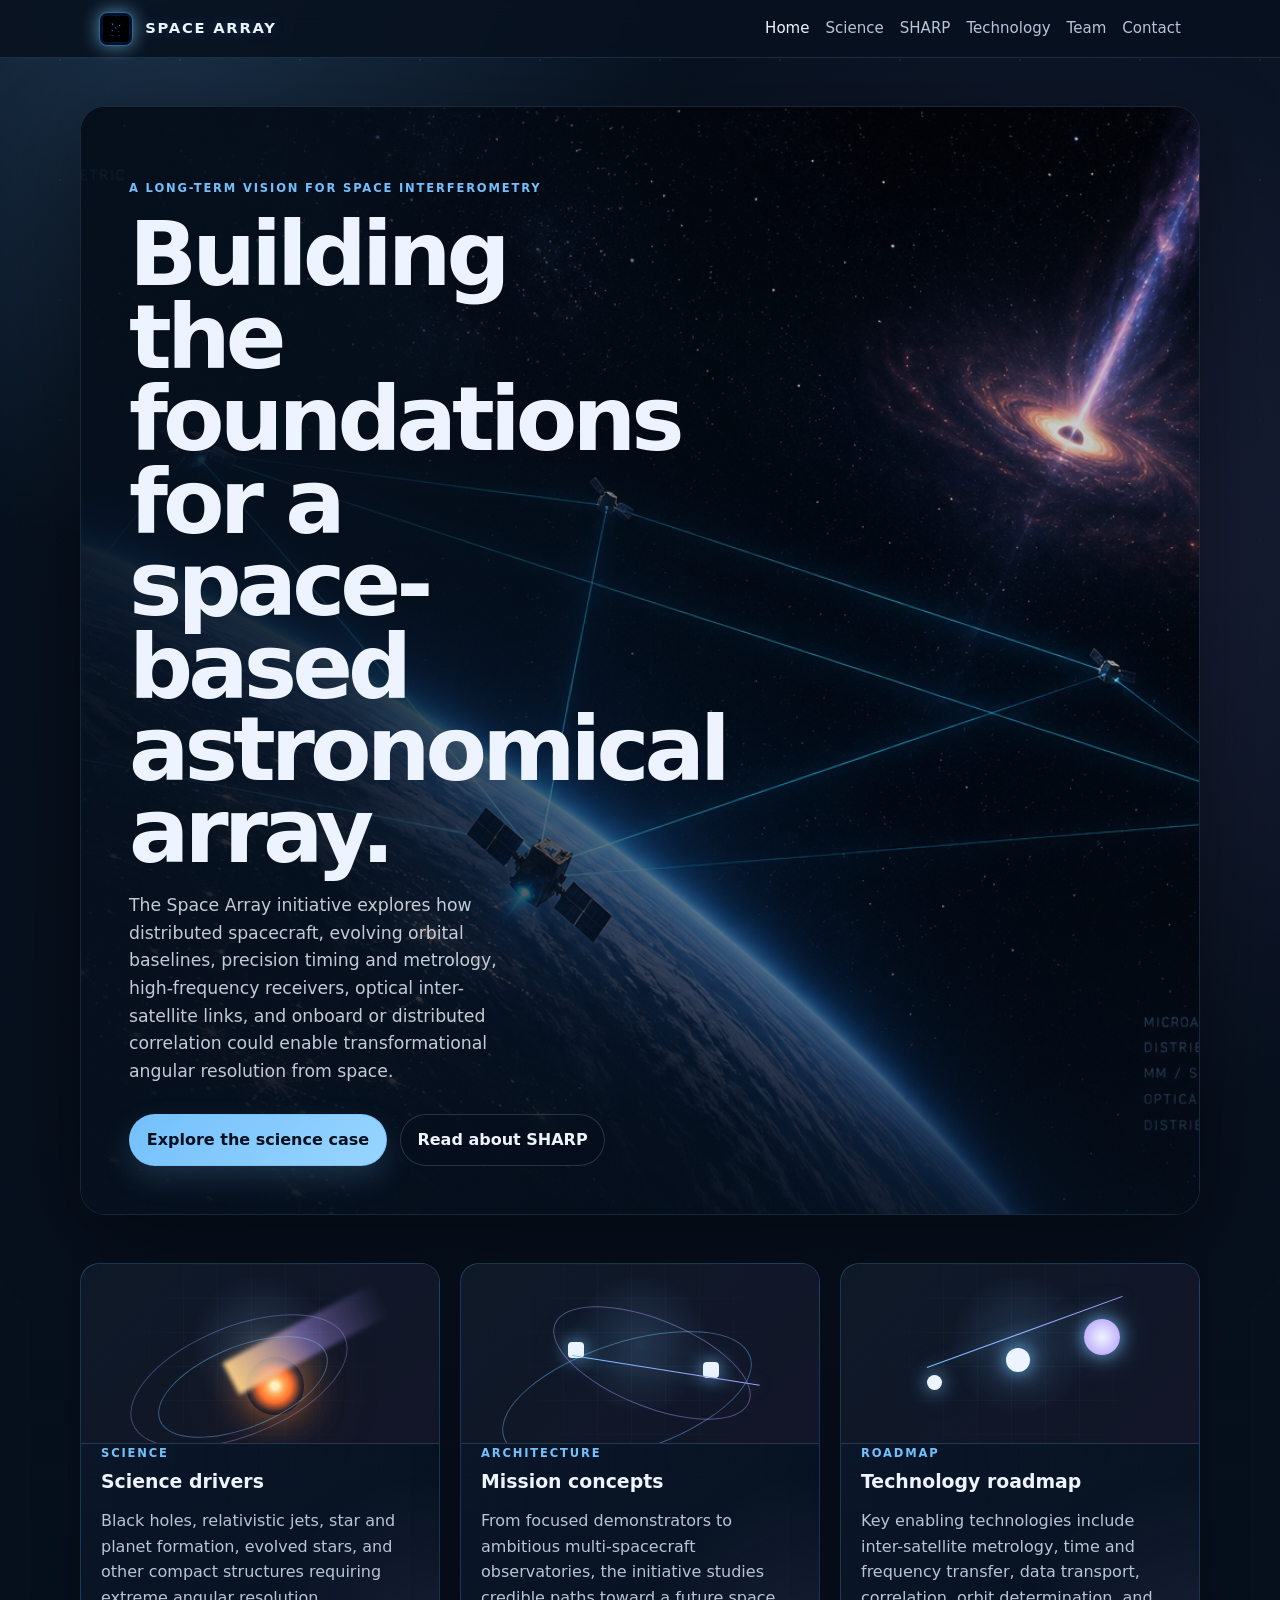
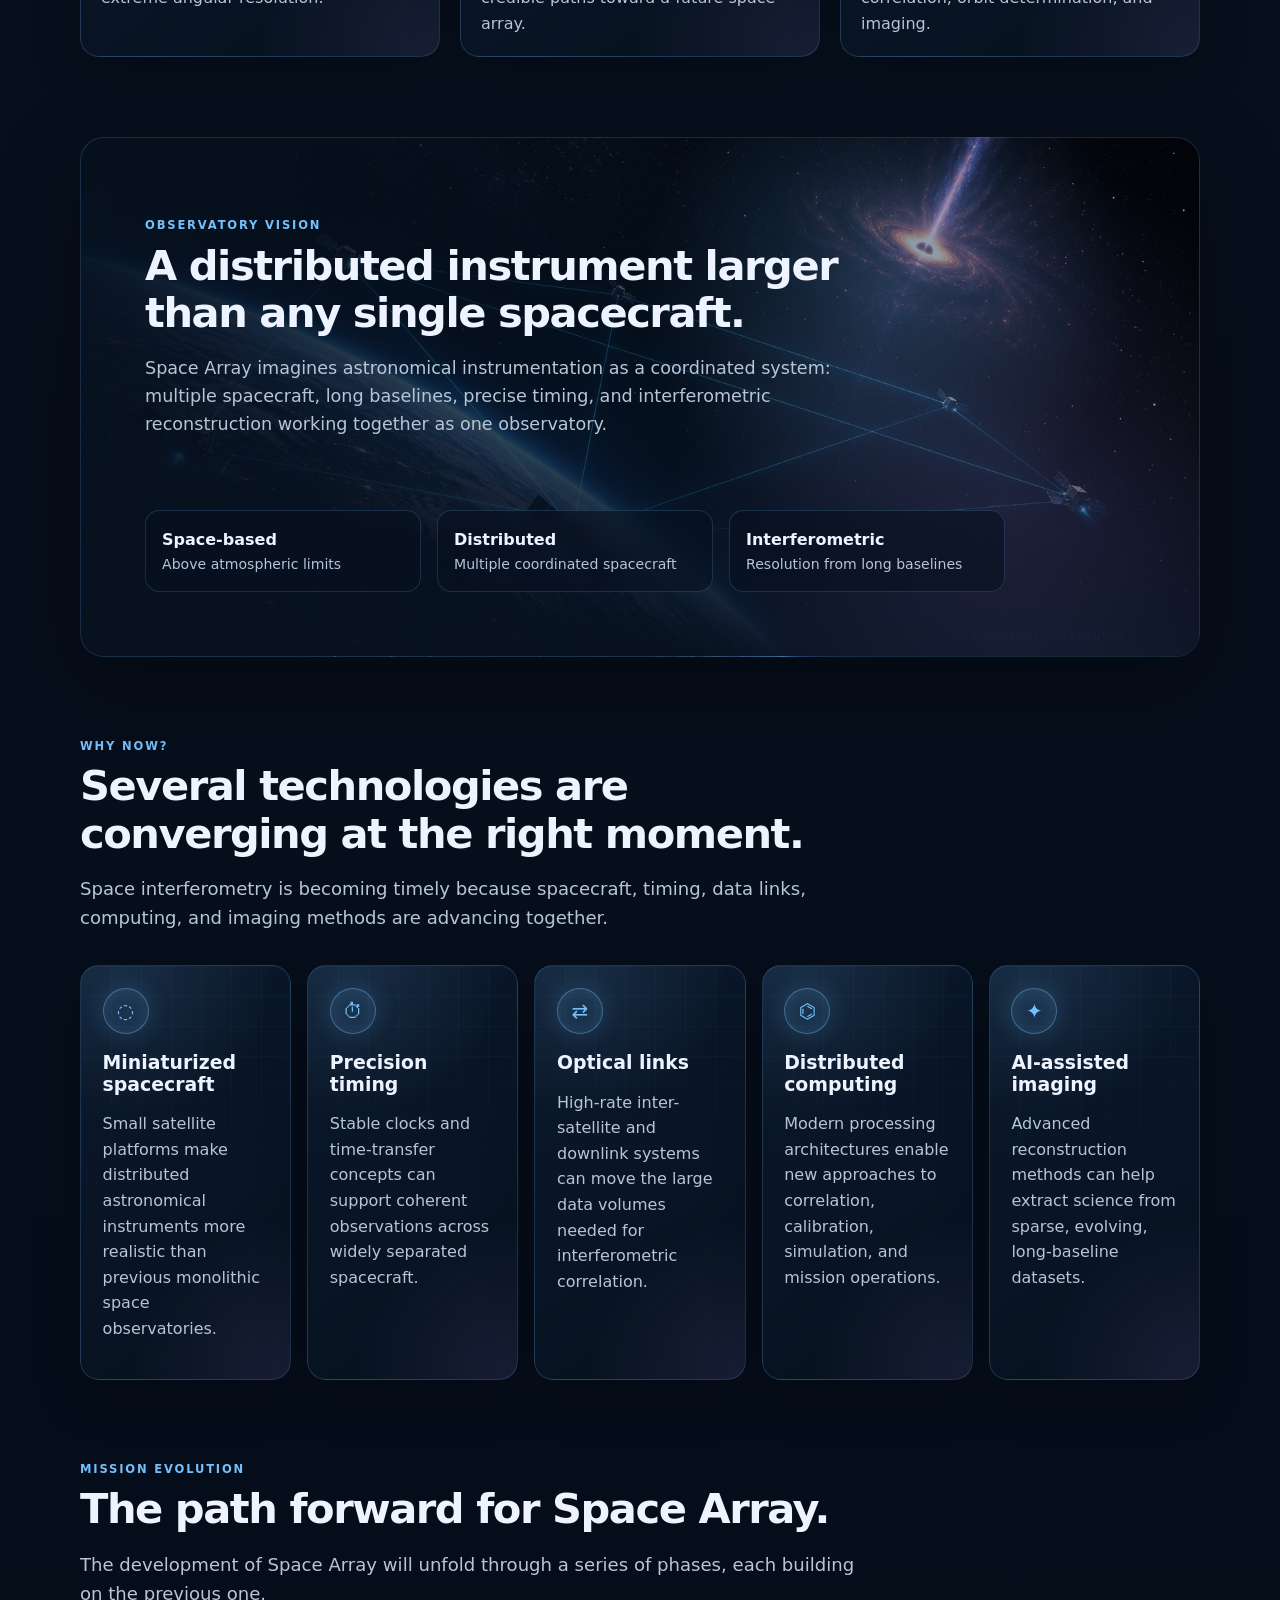
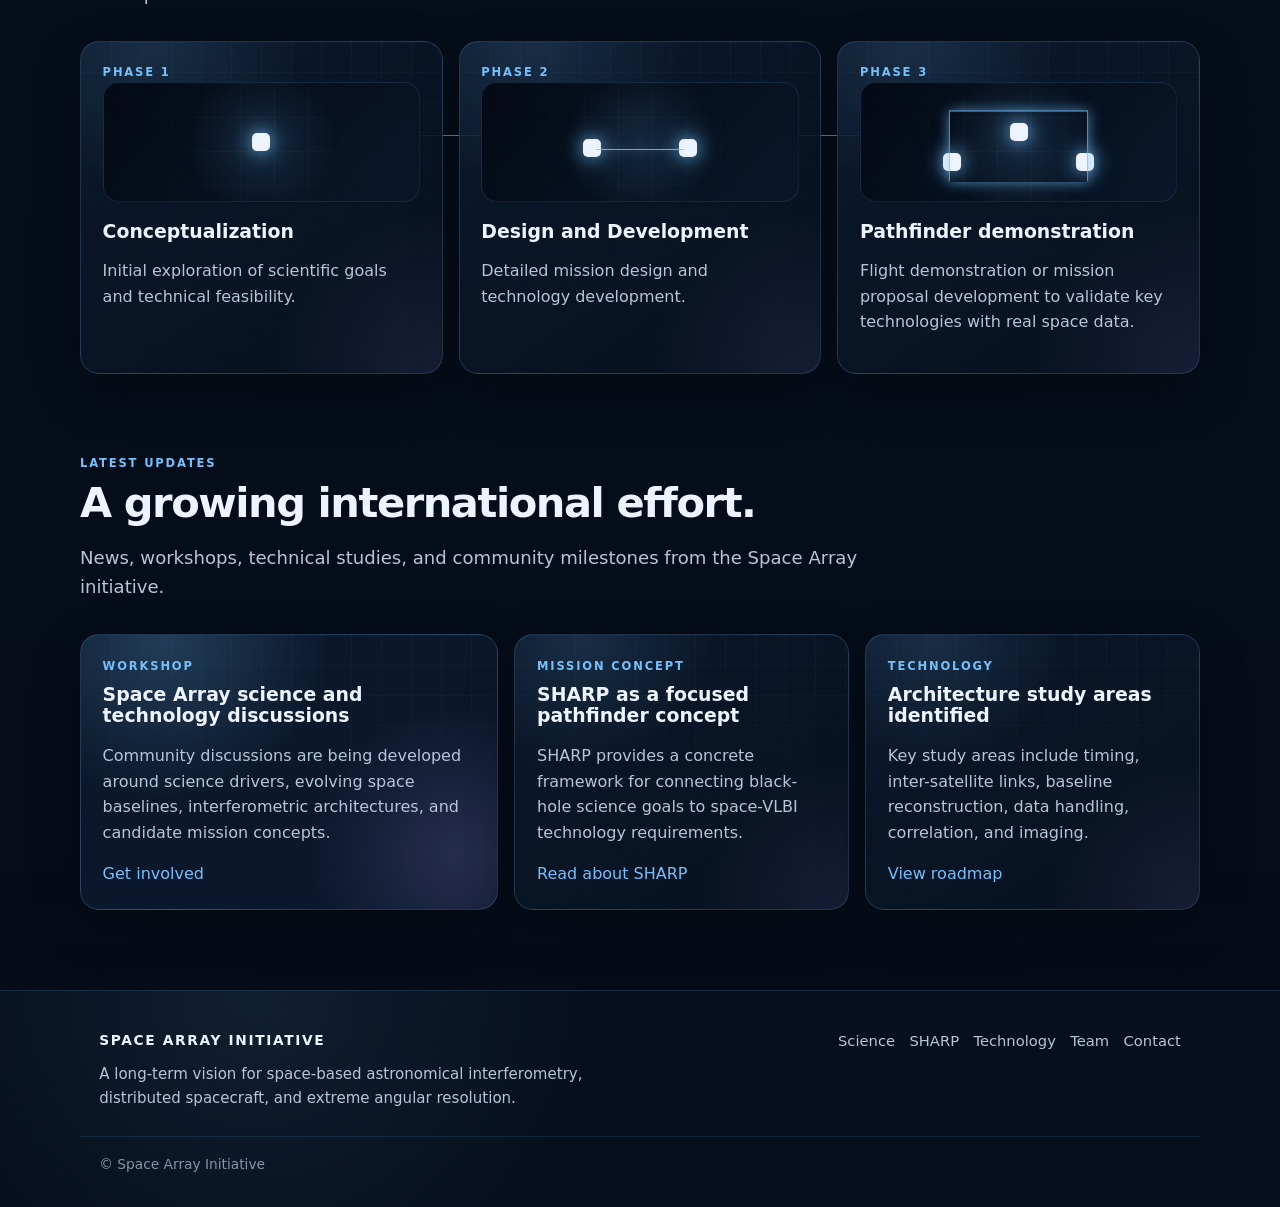
==== commit 42ba6721: "index" ====
--- a/index.html
+++ b/index.html
@@ -37,9 +37,9 @@
       <h1>Building the foundations for a space-based astronomical array.</h1>
 
       <p class="lead">
-        The Space Array initiative explores how distributed spacecraft, precision formation flying,
-        high-frequency receivers, and advanced correlation techniques could enable transformational
-        angular resolution from space.
+        The Space Array initiative explores how distributed spacecraft, evolving orbital baselines,
+        precision timing and metrology, high-frequency receivers, optical inter-satellite links,
+        and onboard or distributed correlation could enable transformational angular resolution from space.
       </p>
 
       <div class="button-row">
@@ -211,9 +211,9 @@
           <span></span>
           <span></span>
         </div>
-        <h3>Deployment and Operations</h3>
-        <p>
-          Launch and operational deployment of the Space Array mission.
+        <h3>Pathfinder demonstration</h3>
+        <p>
+          Flight demonstration or mission proposal development to validate key technologies with real space data.
         </p>
       </article>
     </div>
@@ -229,15 +229,15 @@
     </div>
 
     <div class="updates-grid">
-      <article class="update-card featured-update">
-        <div class="update-meta">Workshop</div>
-        <h3>Space Array science and technology discussions</h3>
-        <p>
-          Community discussions are being developed around science drivers, formation flying,
-          interferometric architectures, and candidate mission concepts.
-        </p>
-        <a href="contact.html">Get involved</a>
-      </article>
+    <article class="update-card featured-update">
+      <div class="update-meta">Workshop</div>
+      <h3>Space Array science and technology discussions</h3>
+      <p>
+        Community discussions are being developed around science drivers, evolving space baselines,
+        interferometric architectures, and candidate mission concepts.
+      </p>
+      <a href="contact.html">Get involved</a>
+    </article>
 
       <article class="update-card">
         <div class="update-meta">Mission concept</div>
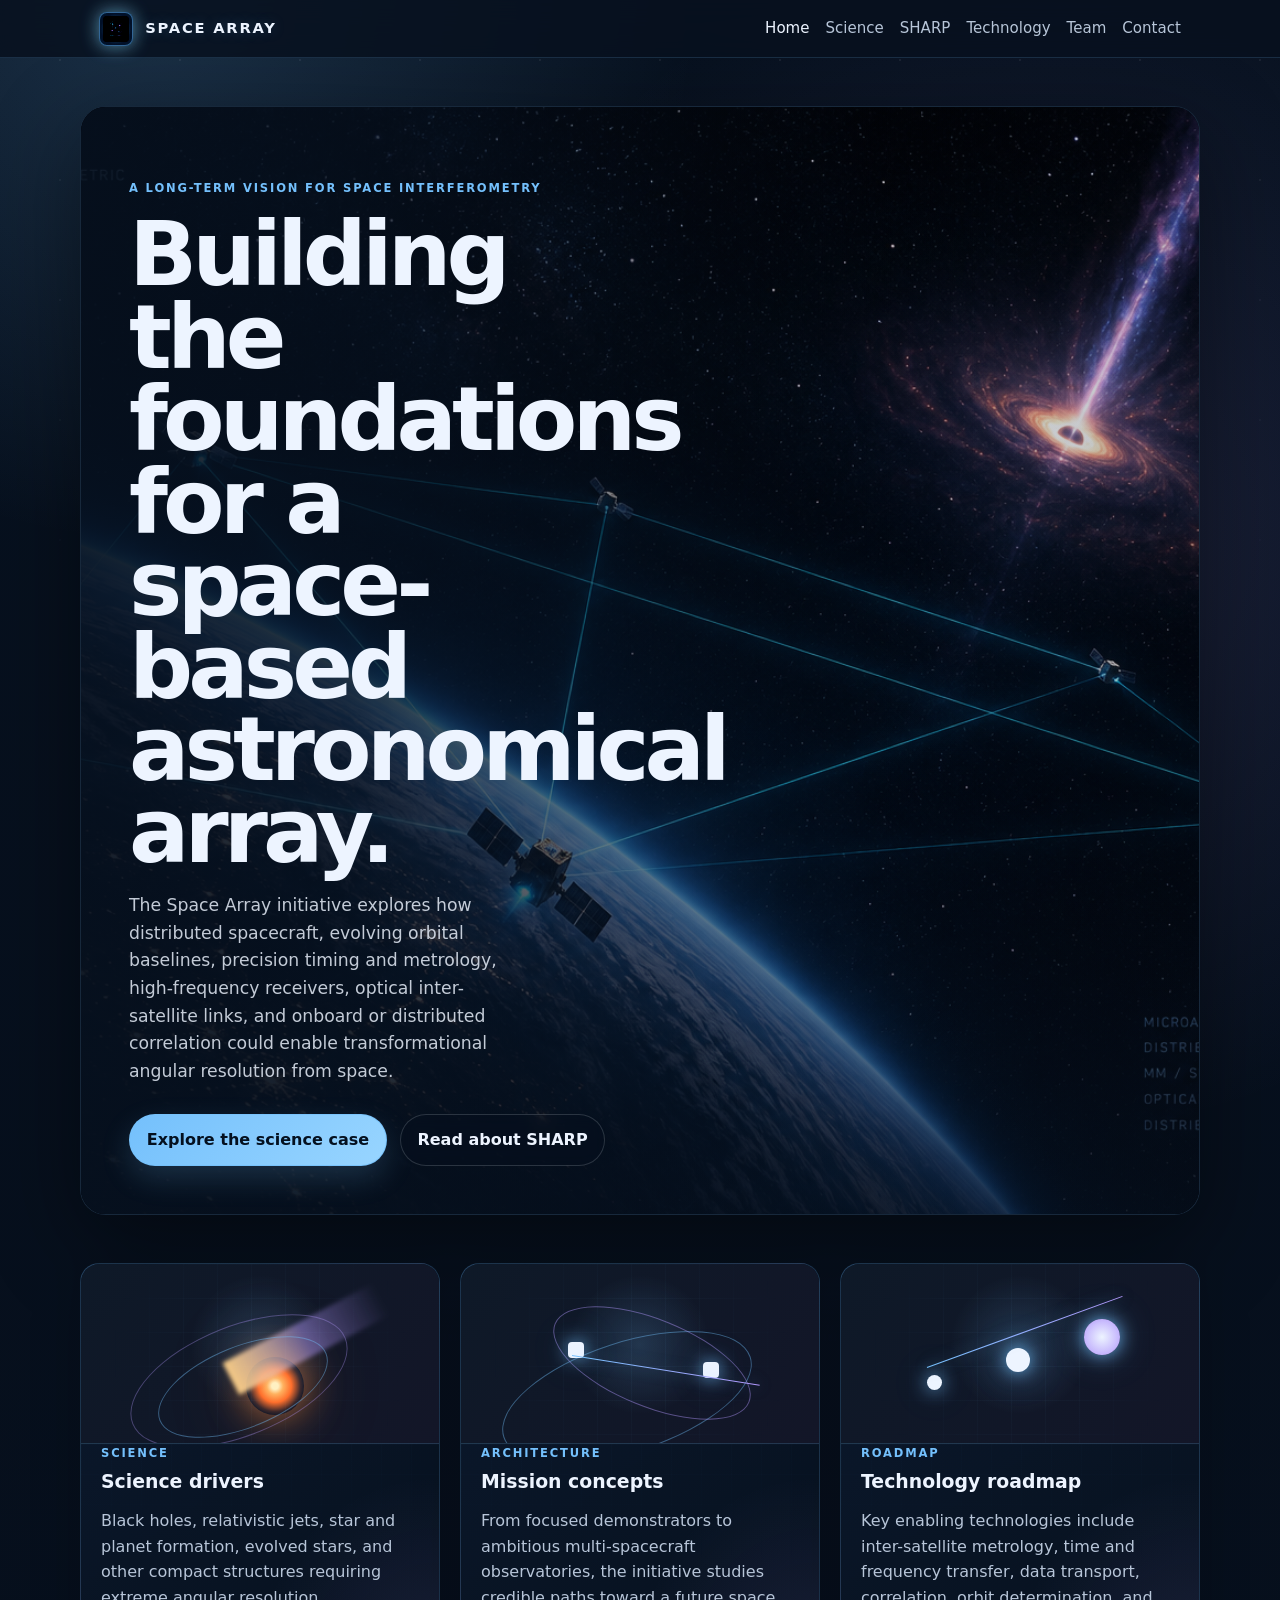
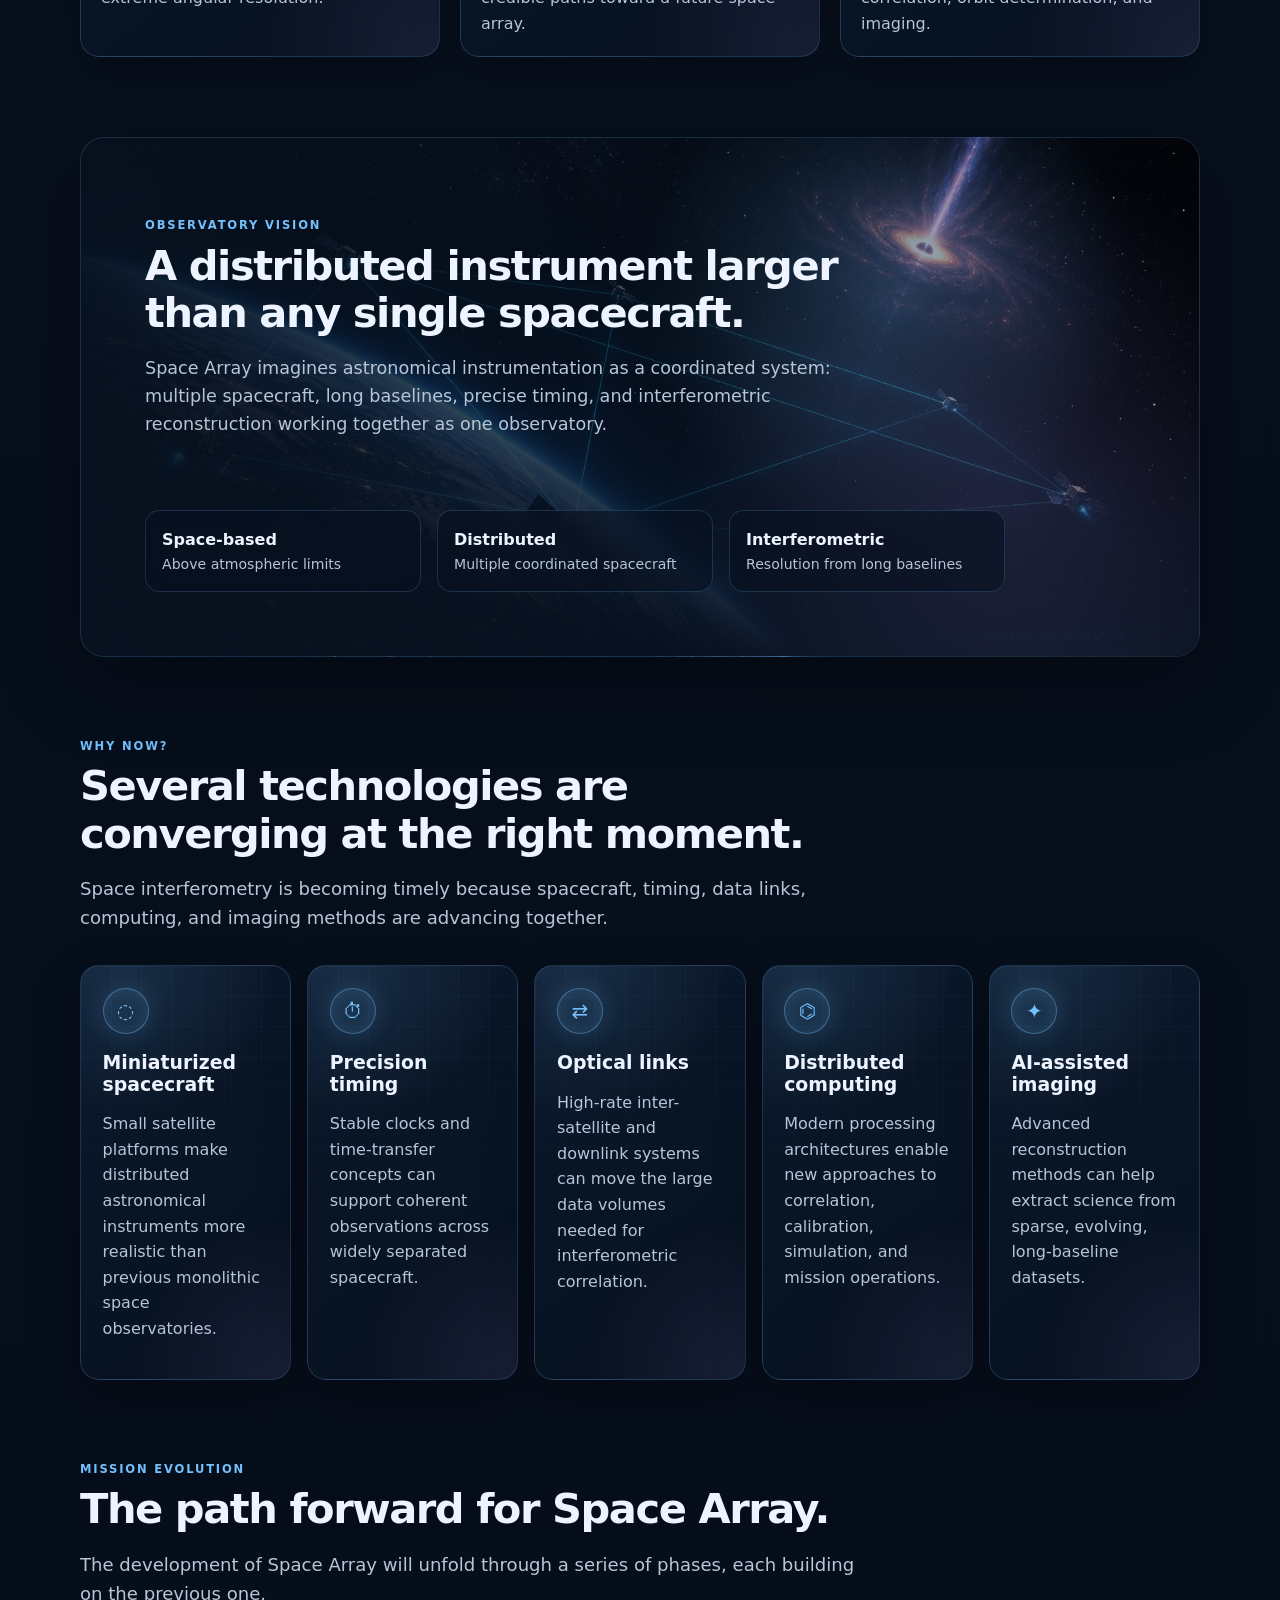
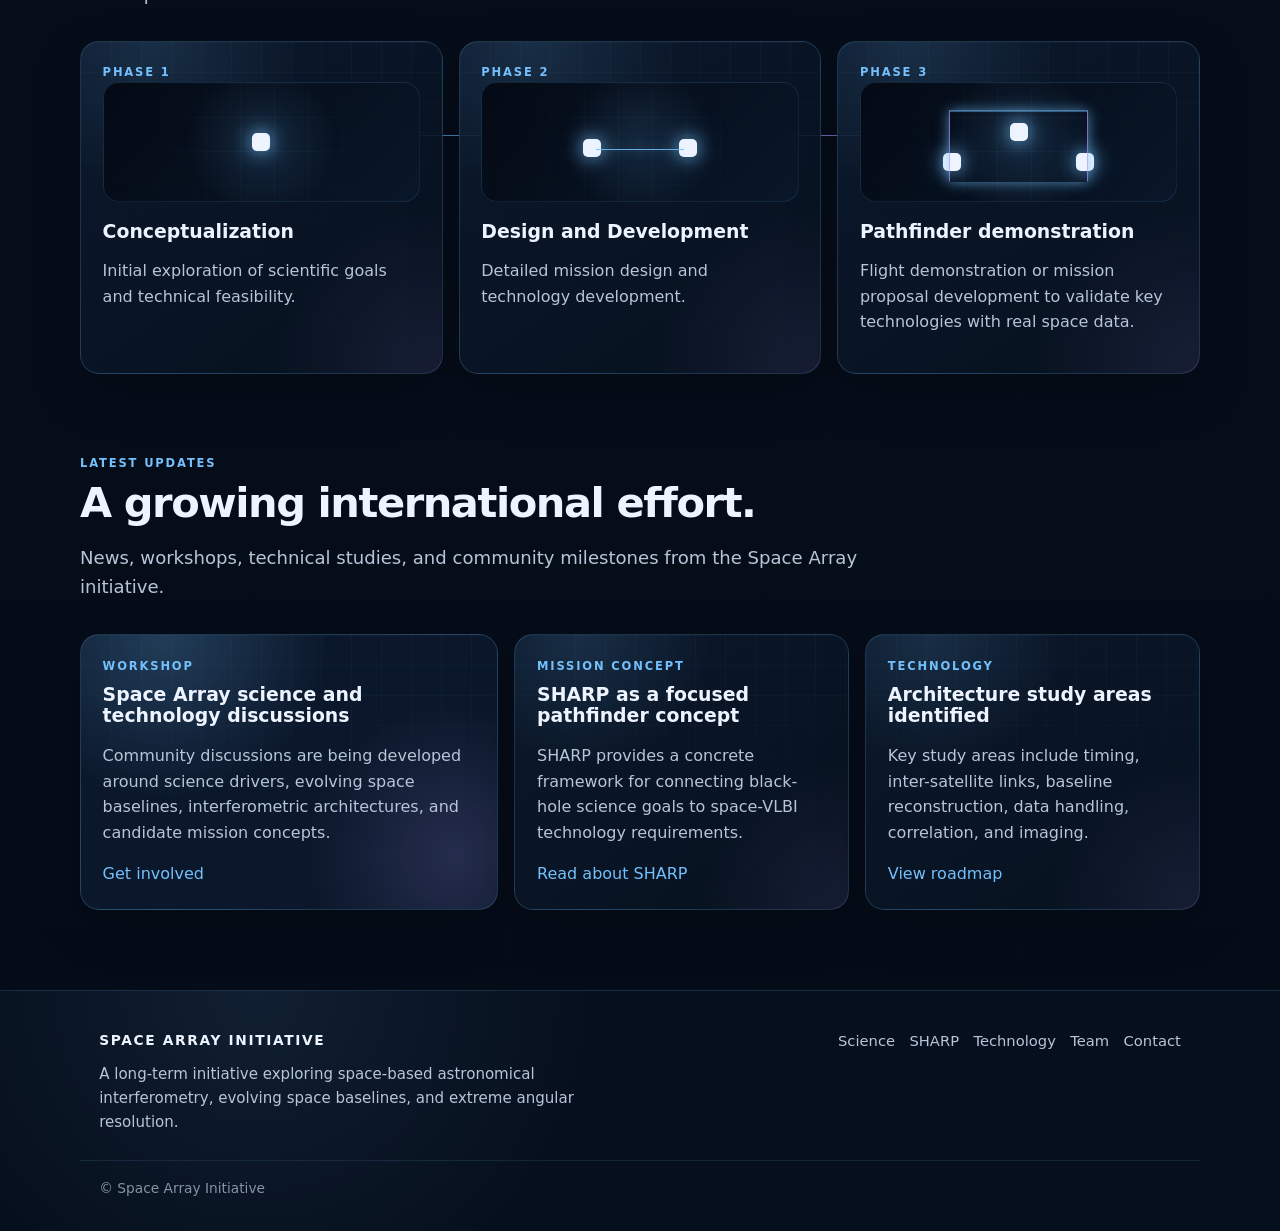
==== commit a2b1dfc8: "polish" ====
--- a/index.html
+++ b/index.html
@@ -268,8 +268,8 @@
     <div class="footer-brand">
       <div class="footer-title">Space Array Initiative</div>
       <p>
-        A long-term vision for space-based astronomical interferometry,
-        distributed spacecraft, and extreme angular resolution.
+        A long-term initiative exploring space-based astronomical interferometry,
+        evolving space baselines, and extreme angular resolution.
       </p>
     </div>
 
--- a/styles.css
+++ b/styles.css
@@ -904,16 +904,67 @@
 
 .sharp-target { width: 74px; height: 74px; left: 22%; top: 28%; }
 .sharp-jet { width: 210px; height: 34px; left: 22%; top: 22%; transform: rotate(-24deg); }
-.sharp-orbit-one { width: 340px; height: 145px; right: 9%; top: 48%; transform: rotate(-18deg); }
-.sharp-orbit-two { width: 290px; height: 118px; right: 15%; top: 42%; transform: rotate(24deg); border-color: rgba(177, 151, 252, 0.28); }
-.sharp-spacecraft-a { right: 42%; top: 44%; }
-.sharp-spacecraft-b { right: 18%; top: 55%; }
-.sharp-baseline { width: 170px; right: 20%; top: 50%; transform: rotate(12deg); }
+
+.sharp-orbit-one {
+  width: 360px;
+  height: 150px;
+  right: 8%;
+  top: 47%;
+  transform: rotate(-18deg);
+}
+
+.sharp-orbit-two {
+  width: 300px;
+  height: 125px;
+  right: 14%;
+  top: 42%;
+  transform: rotate(24deg);
+  border-color: rgba(177, 151, 252, 0.28);
+}
+
+.sharp-spacecraft-a { right: 43%; top: 39%; }
+.sharp-spacecraft-b { right: 18%; top: 53%; }
+.sharp-spacecraft-c { right: 35%; top: 66%; }
+
+.sharp-baseline-ab {
+  width: 165px;
+  right: 20%;
+  top: 47%;
+  transform: rotate(22deg);
+}
+
+.sharp-baseline-ac {
+  width: 118px;
+  right: 36%;
+  top: 43%;
+  transform: rotate(72deg);
+}
+
+.sharp-baseline-bc {
+  width: 120px;
+  right: 20%;
+  top: 58%;
+  transform: rotate(150deg);
+}
+
 .sharp-earth { width: 96px; height: 96px; right: 9%; bottom: 8%; }
-.sharp-downlink { width: 210px; right: 18%; bottom: 27%; transform: rotate(38deg); }
+
+.sharp-downlink {
+  width: 210px;
+  right: 18%;
+  bottom: 27%;
+  transform: rotate(38deg);
+}
+
 .label-target { left: 8%; top: 12%; }
 .label-array { right: 8%; top: 14%; }
-.sharp-label.label-ground { left: auto; right: 7%; bottom: 4%; transform: none; }
+
+.sharp-label.label-ground {
+  left: auto;
+  right: 7%;
+  bottom: 4%;
+  transform: none;
+}
 
 /* Flow, roadmap and tables */
 
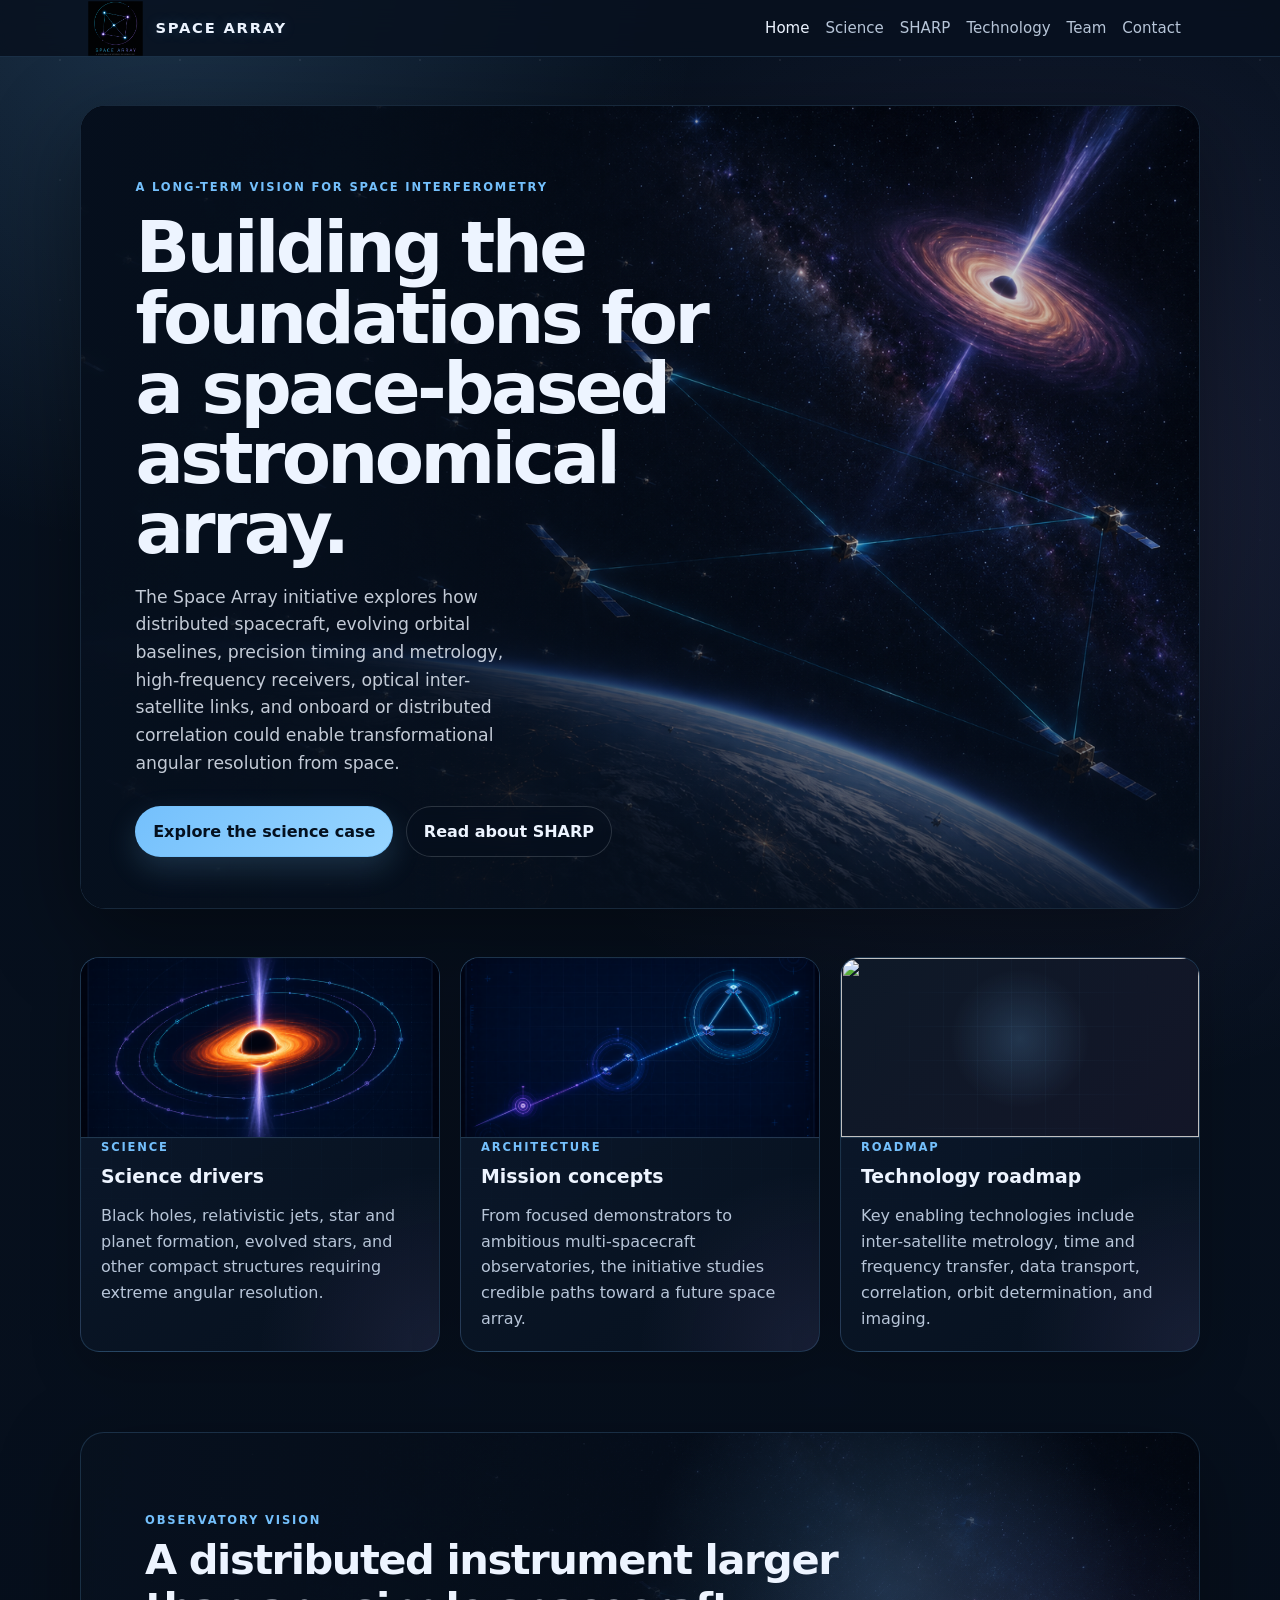
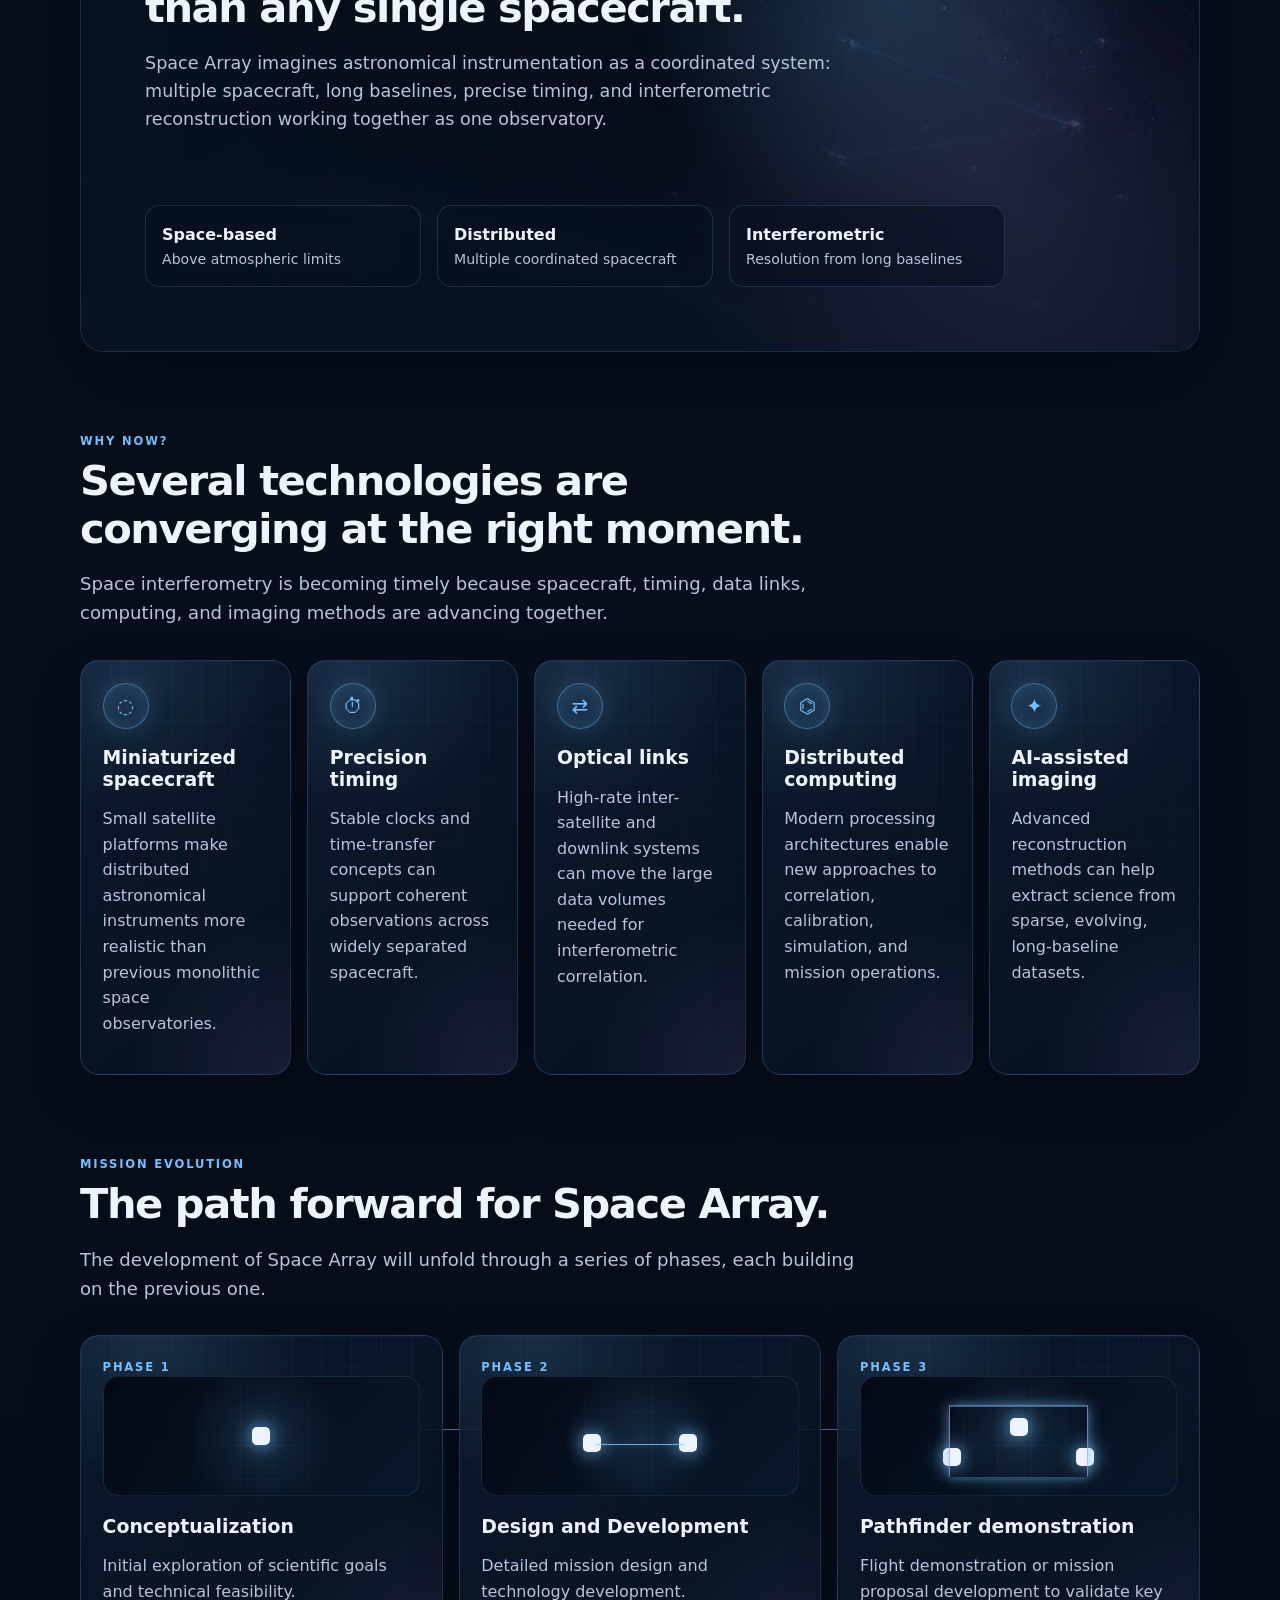
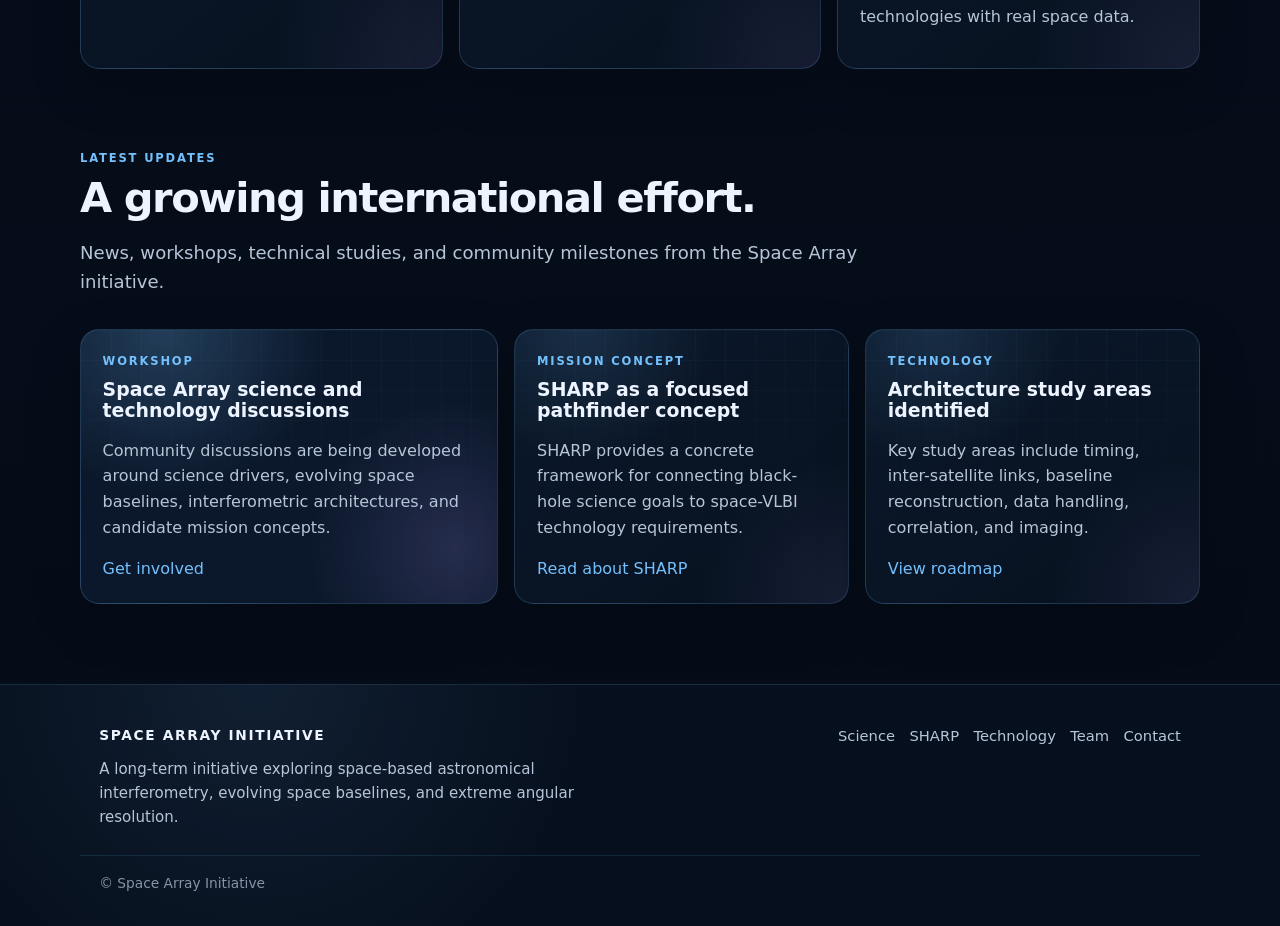
==== commit eda1c7cd: "polish" ====
--- a/index.html
+++ b/index.html
@@ -51,34 +51,24 @@
 
   <section class="grid identity-grid" aria-label="Major initiative sections">
     <article class="card identity-card">
-      <div class="signature-visual visual-science" aria-hidden="true">
-        <span class="jet-core"></span>
-        <span class="jet-beam"></span>
-        <span class="uv-ring ring-one"></span>
-        <span class="uv-ring ring-two"></span>
+      <div class="signature-visual" aria-hidden="true">
+        <img class="signature-img" src="assets/home-card-science.png" alt="">
       </div>
       <div class="card-label">Science</div>
       <h3>Science drivers</h3>
       <p>Black holes, relativistic jets, star and planet formation, evolved stars, and other compact structures requiring extreme angular resolution.</p>
     </article>
     <article class="card identity-card">
-      <div class="signature-visual visual-architecture" aria-hidden="true">
-        <span class="orbit orbit-one"></span>
-        <span class="orbit orbit-two"></span>
-        <span class="sat sat-a"></span>
-        <span class="sat sat-b"></span>
-        <span class="baseline"></span>
+      <div class="signature-visual" aria-hidden="true">
+        <img class="signature-img" src="assets/home-card-architecture.png" alt="">
       </div>
       <div class="card-label">Architecture</div>
       <h3>Mission concepts</h3>
       <p>From focused demonstrators to ambitious multi-spacecraft observatories, the initiative studies credible paths toward a future space array.</p>
     </article>
     <article class="card identity-card">
-      <div class="signature-visual visual-roadmap" aria-hidden="true">
-        <span class="phase phase-one"></span>
-        <span class="phase phase-two"></span>
-        <span class="phase phase-three"></span>
-        <span class="road-line"></span>
+      <div class="signature-visual" aria-hidden="true">
+        <img class="signature-img" src="assets/home-card-roadmap.png" alt="">
       </div>
       <div class="card-label">Roadmap</div>
       <h3>Technology roadmap</h3>
--- a/styles.css
+++ b/styles.css
@@ -87,7 +87,7 @@
 .logo {
   display: flex;
   align-items: center;
-  gap: 0.75rem;
+  gap: 1.45rem;
   color: var(--text);
   font-size: 0.92rem;
   font-weight: 800;
@@ -104,19 +104,21 @@
 .logo img,
 .logo-mark {
   display: block;
-  width: 34px;
-  height: 34px;
-  flex: 0 0 34px;
-  padding: 3px;
-  border: 1px solid rgba(116, 192, 252, 0.35);
-  border-radius: 8px;
-  background:
-    radial-gradient(circle at center, rgba(116, 192, 252, 0.18), rgba(7, 17, 31, 0.96) 68%);
-  box-shadow:
-    0 0 18px rgba(116, 192, 252, 0.26),
-    inset 0 0 12px rgba(116, 192, 252, 0.08);
+  width: 33px;
+  height: 33px;
+  flex: 0 0 33px;
+
+  /* remove the extra CSS frame */
+  padding: 0;
+  border: 0;
+  background: none;
+  box-shadow: none;
+
+  /* keep the original image, just make it visually larger */
   object-fit: contain;
-  filter: brightness(1.35) contrast(1.16) drop-shadow(0 0 8px rgba(116, 192, 252, 0.38));
+  transform: scale(1.65);
+  transform-origin: center;
+  filter: none;
 }
 
 /* Fallback for the current HTML that still uses <span class="logo-mark">. */
@@ -325,6 +327,12 @@
     linear-gradient(90deg, rgba(7, 17, 31, 0.96), rgba(7, 17, 31, 0.67), rgba(7, 17, 31, 0.22)),
     url("assets/space-array-hero.png") center / cover no-repeat;
   box-shadow: var(--shadow);
+}
+
+.vision-break {
+  background:
+    linear-gradient(90deg, rgba(7, 17, 31, 0.96), rgba(7, 17, 31, 0.72), rgba(7, 17, 31, 0.35)),
+    url("assets/space-array-vision-bg.png") center / cover no-repeat;
 }
 
 .page-hero {
@@ -1334,9 +1342,10 @@
 
   .logo img,
   .logo-mark {
-    width: 30px;
-    height: 30px;
-    flex-basis: 30px;
+    width: 32px;
+    height: 32px;
+    flex-basis: 32px;
+    transform: scale(1.55);
   }
 
   .logo span:last-child {
@@ -1419,7 +1428,7 @@
   height: 100%;
   display: block;
   object-fit: cover;
-  object-position: center center;
+  object-position: 58% center;
   transform: scale(1.02);
 }
 
@@ -1442,8 +1451,8 @@
 .hero-home-content {
   position: relative;
   z-index: 1;
-  width: min(620px, 100%);
-  padding: 4.5rem 3rem 3rem;
+  width: min(700px, 100%);
+  padding: 4.5rem 3.4rem 3.2rem;
 }
 
 .hero-home.hero-home-overlay .kicker {
@@ -1451,11 +1460,11 @@
 }
 
 .hero-home.hero-home-overlay h1 {
-  margin: 0 0 1.2rem;
-  max-width: 8.5ch;
-  font-size: clamp(3.2rem, 7vw, 6rem);
-  line-height: 0.92;
-  letter-spacing: -0.055em;
+  margin: 0 0 1.25rem;
+  max-width: 11.5ch;
+  font-size: clamp(3rem, 5.6vw, 5.15rem);
+  line-height: 0.98;
+  letter-spacing: -0.05em;
   text-wrap: balance;
 }
 
@@ -1525,4 +1534,11 @@
     max-width: none;
     font-size: 1rem;
   }
+}
+
+.signature-img {
+  width: 100%;
+  height: 100%;
+  display: block;
+  object-fit: cover;
 }
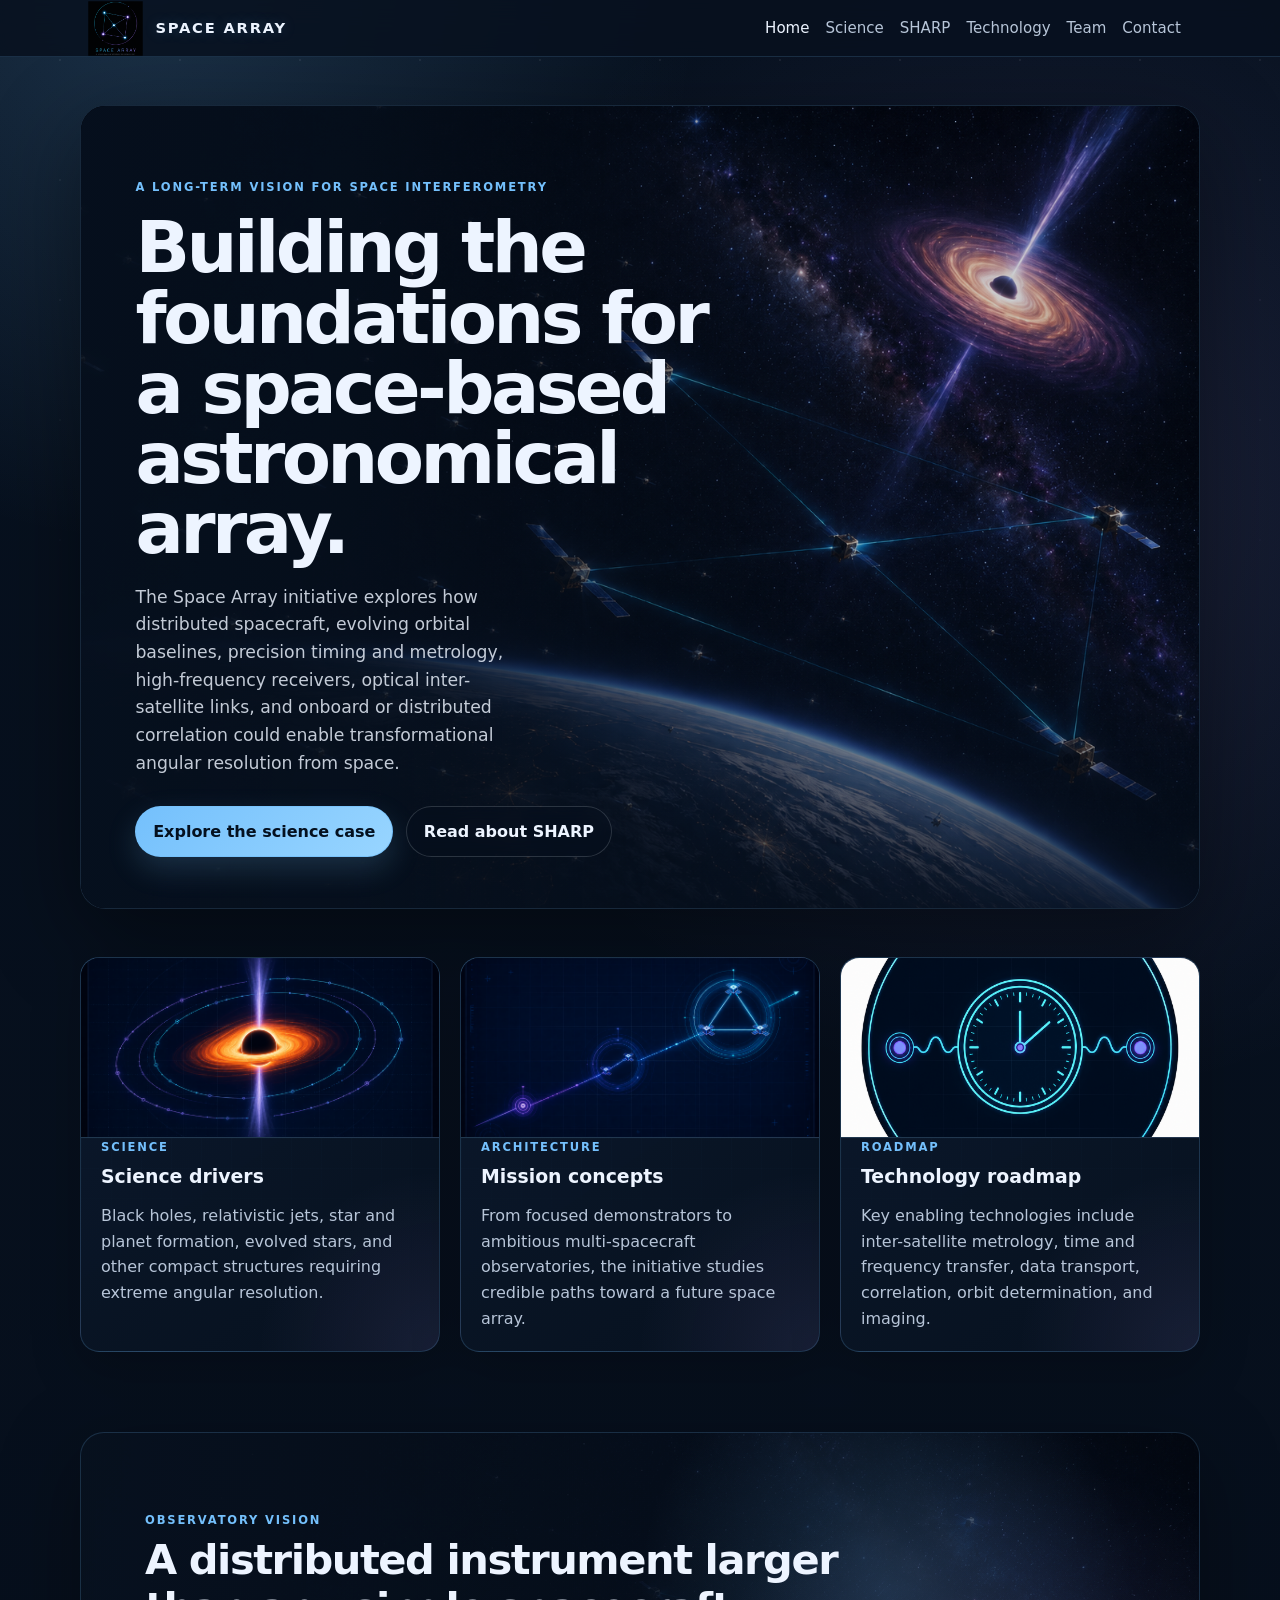
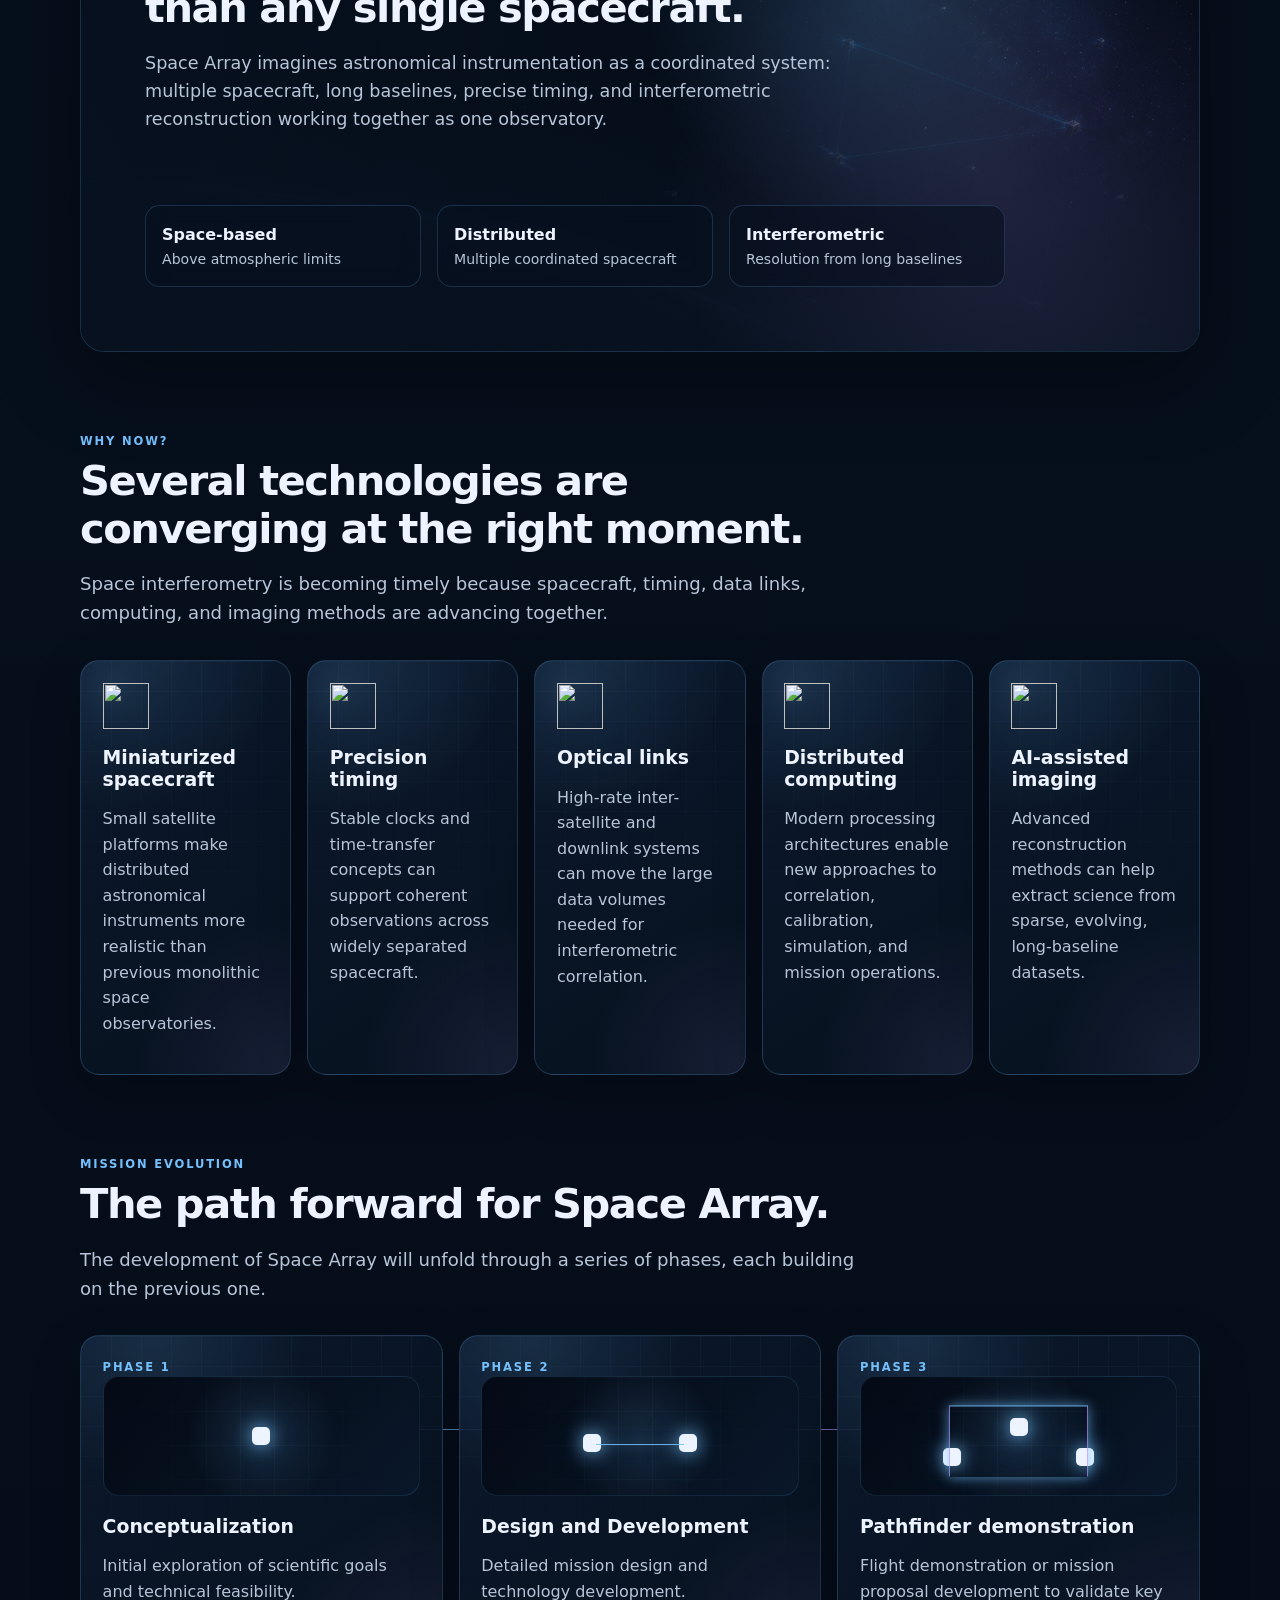
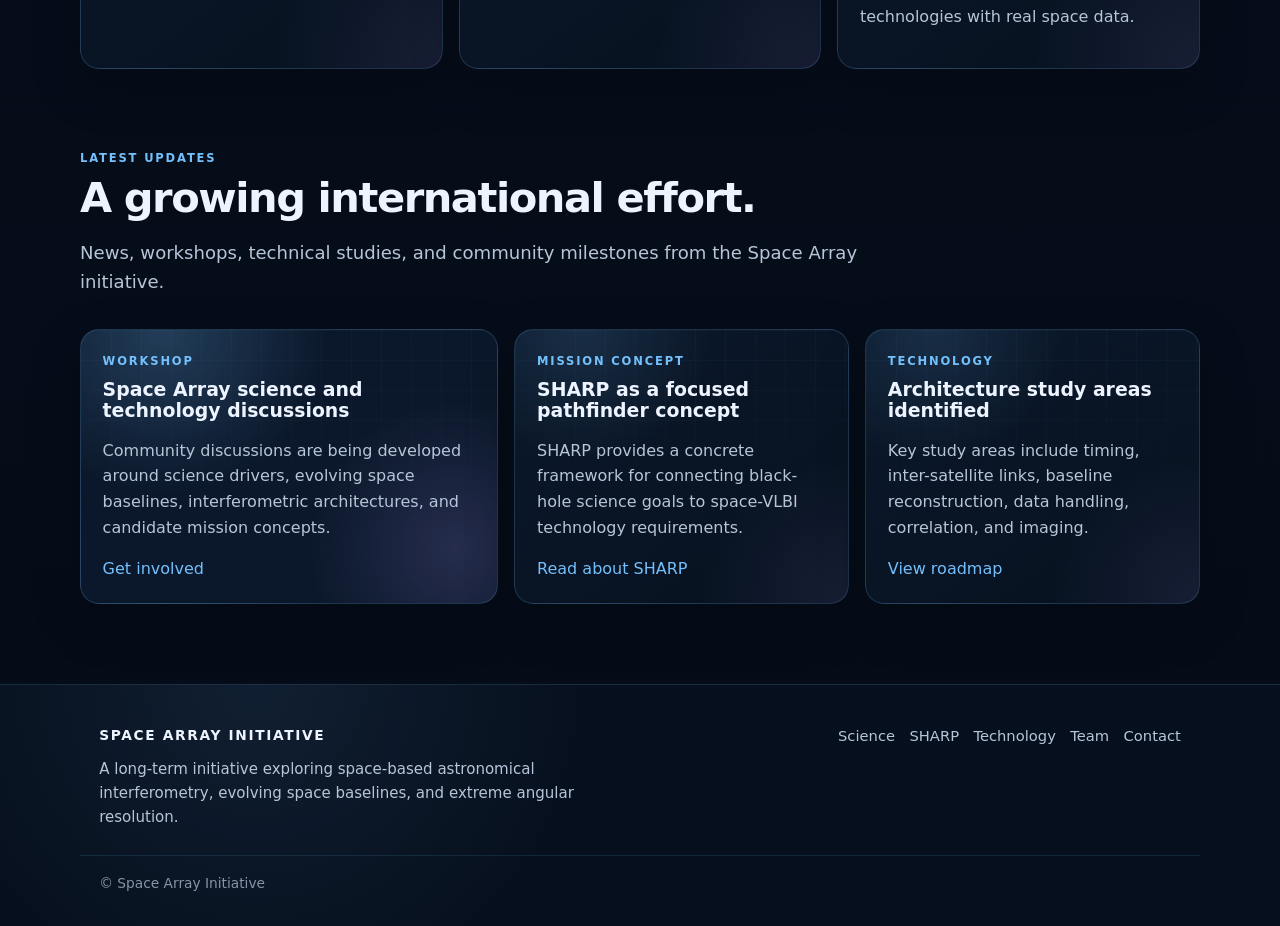
==== commit de74b7e9: "polish" ====
--- a/index.html
+++ b/index.html
@@ -115,7 +115,7 @@
 
     <div class="why-grid">
       <article class="why-card">
-        <div class="why-icon">◌</div>
+        <img class="why-icon-img" src="assets/icon-mini-spacecraft.svg" alt="">
         <h3>Miniaturized spacecraft</h3>
         <p>
           Small satellite platforms make distributed astronomical instruments more realistic
@@ -124,7 +124,7 @@
       </article>
 
       <article class="why-card">
-        <div class="why-icon">⏱</div>
+        <img class="why-icon-img" src="assets/icon-timing.svg" alt="">
         <h3>Precision timing</h3>
         <p>
           Stable clocks and time-transfer concepts can support coherent observations across
@@ -133,7 +133,7 @@
       </article>
 
       <article class="why-card">
-        <div class="why-icon">⇄</div>
+        <img class="why-icon-img" src="assets/icon-optical-links.svg" alt="">
         <h3>Optical links</h3>
         <p>
           High-rate inter-satellite and downlink systems can move the large data volumes
@@ -142,7 +142,7 @@
       </article>
 
       <article class="why-card">
-        <div class="why-icon">⌬</div>
+        <img class="why-icon-img" src="assets/icon-distributed-computing.svg" alt="">
         <h3>Distributed computing</h3>
         <p>
           Modern processing architectures enable new approaches to correlation, calibration,
@@ -151,7 +151,7 @@
       </article>
 
       <article class="why-card">
-        <div class="why-icon">✦</div>
+        <img class="why-icon-img" src="assets/icon-ai-imaging.svg" alt="">
         <h3>AI-assisted imaging</h3>
         <p>
           Advanced reconstruction methods can help extract science from sparse, evolving,
--- a/styles.css
+++ b/styles.css
@@ -1541,4 +1541,12 @@
   height: 100%;
   display: block;
   object-fit: cover;
+}
+
+.why-icon-img {
+  width: 46px;
+  height: 46px;
+  display: block;
+  margin-bottom: 1.15rem;
+  filter: drop-shadow(0 0 14px rgba(116, 192, 252, 0.28));
 }
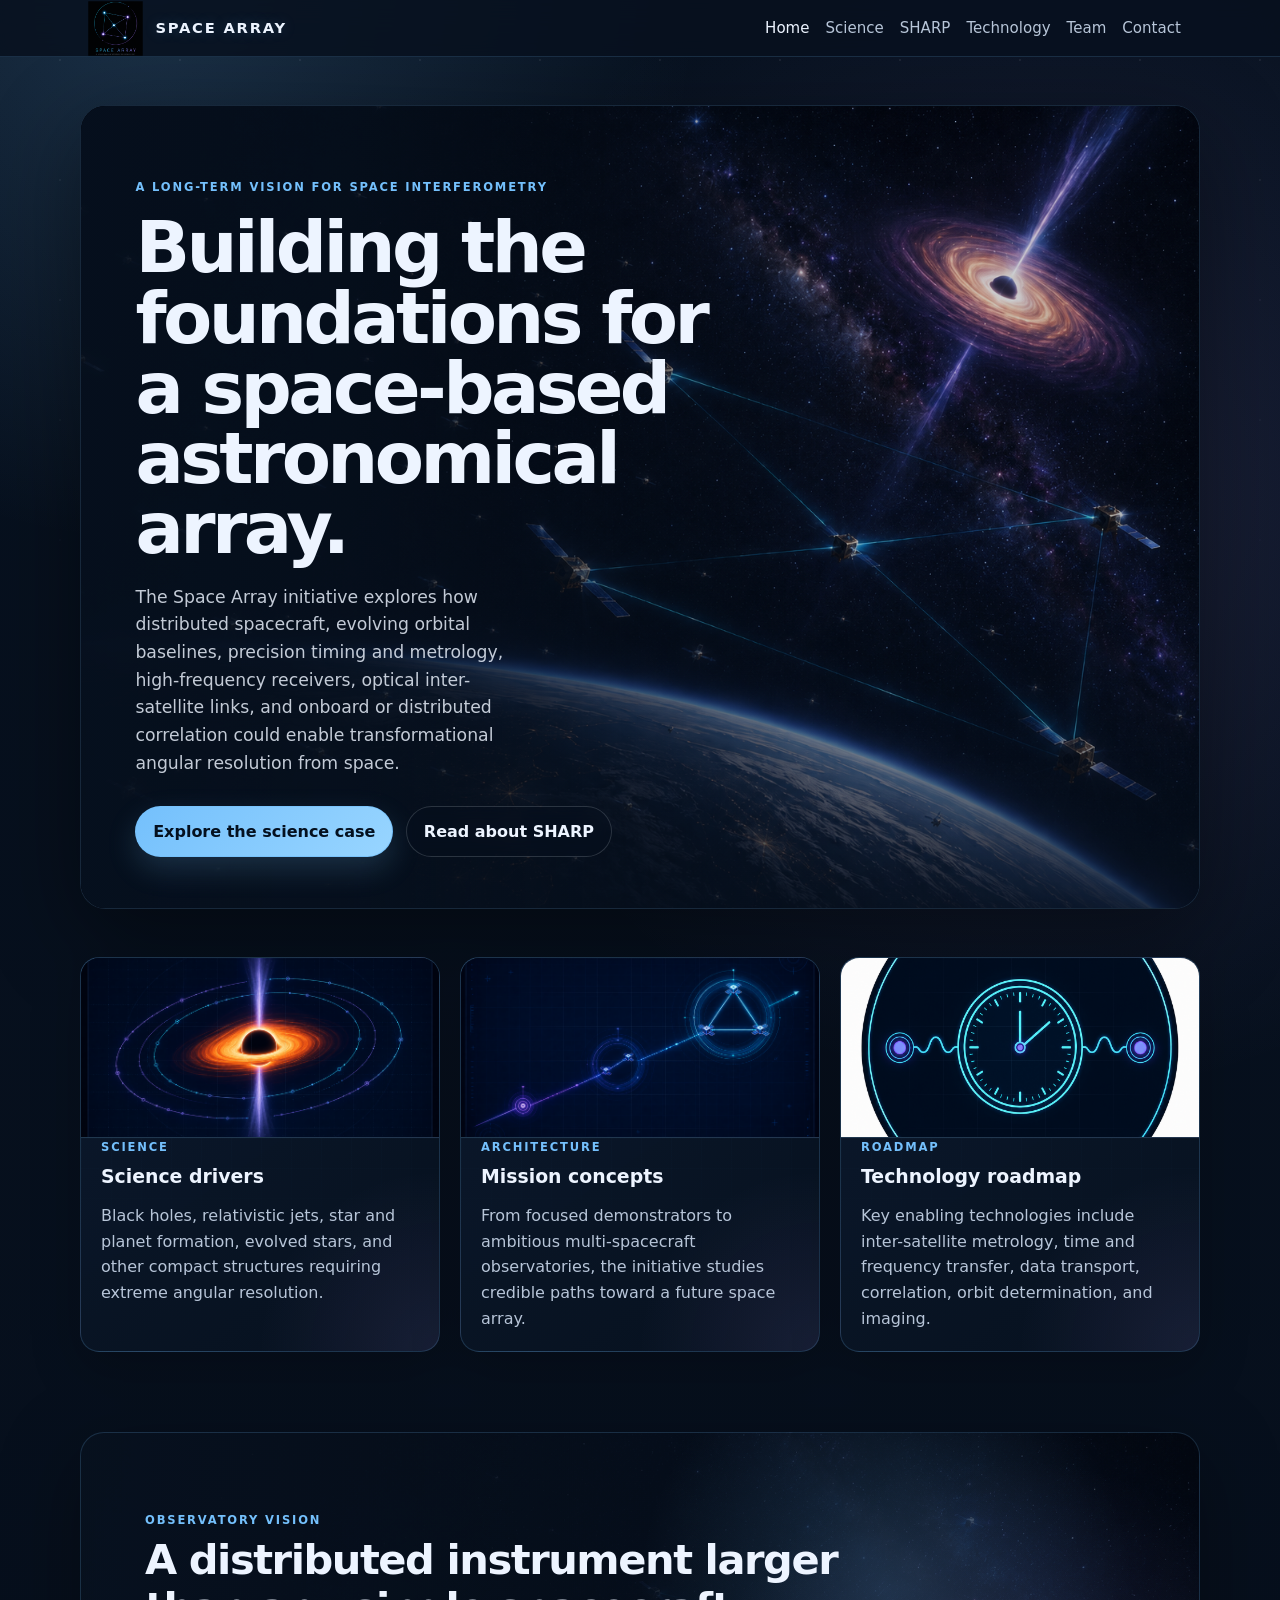
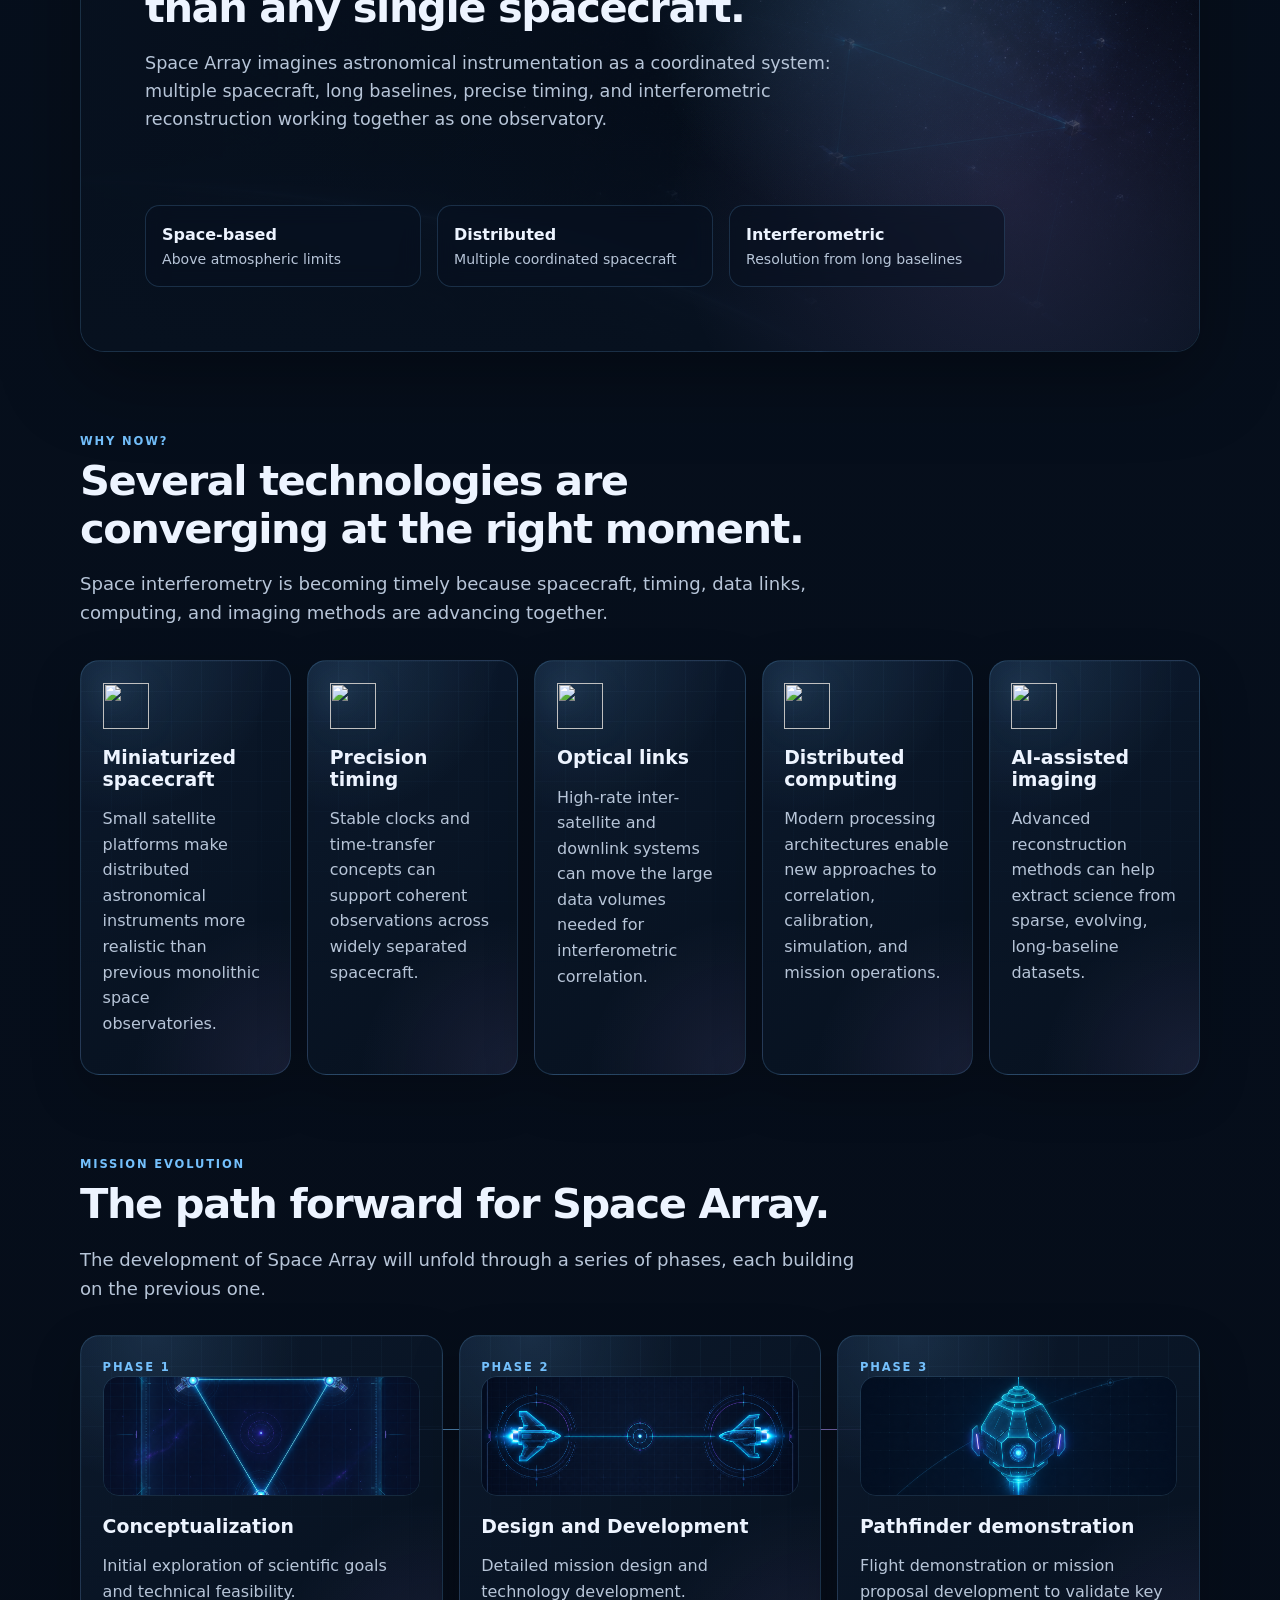
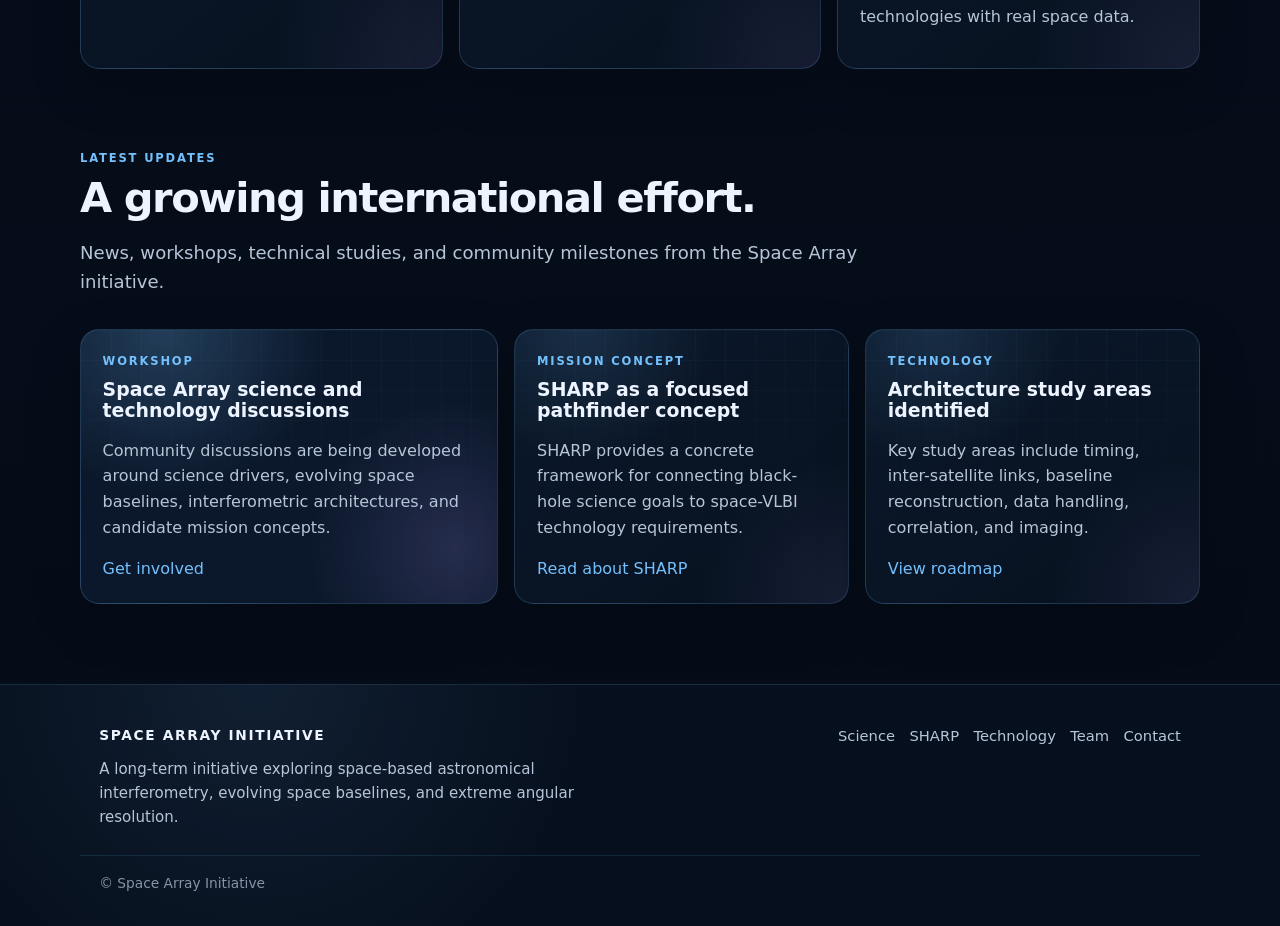
==== commit 29728e2b: "polish" ====
--- a/index.html
+++ b/index.html
@@ -173,9 +173,7 @@
     <div class="evolution-track">
       <article class="evolution-phase">
         <div class="phase-number">Phase 1</div>
-        <div class="phase-visual phase-visual-one">
-          <span></span>
-        </div>
+        <img class="phase-img" src="assets/phase-1-concept.png" alt="">
         <h3>Conceptualization</h3>
         <p>
           Initial exploration of scientific goals and technical feasibility.
@@ -184,10 +182,7 @@
 
       <article class="evolution-phase">
         <div class="phase-number">Phase 2</div>
-        <div class="phase-visual phase-visual-two">
-          <span></span>
-          <span></span>
-        </div>
+        <img class="phase-img" src="assets/phase-2-design.png" alt="">
         <h3>Design and Development</h3>
         <p>
           Detailed mission design and technology development.
@@ -196,11 +191,7 @@
 
       <article class="evolution-phase">
         <div class="phase-number">Phase 3</div>
-        <div class="phase-visual phase-visual-three">
-          <span></span>
-          <span></span>
-          <span></span>
-        </div>
+        <img class="phase-img" src="assets/phase-3-pathfinder.png" alt="">
         <h3>Pathfinder demonstration</h3>
         <p>
           Flight demonstration or mission proposal development to validate key technologies with real space data.
--- a/styles.css
+++ b/styles.css
@@ -1549,4 +1549,14 @@
   display: block;
   margin-bottom: 1.15rem;
   filter: drop-shadow(0 0 14px rgba(116, 192, 252, 0.28));
+}
+
+.phase-img {
+  width: 100%;
+  height: 120px;
+  display: block;
+  object-fit: cover;
+  border: 1px solid rgba(116, 192, 252, 0.12);
+  border-radius: 1rem;
+  margin-bottom: 1.2rem;
 }
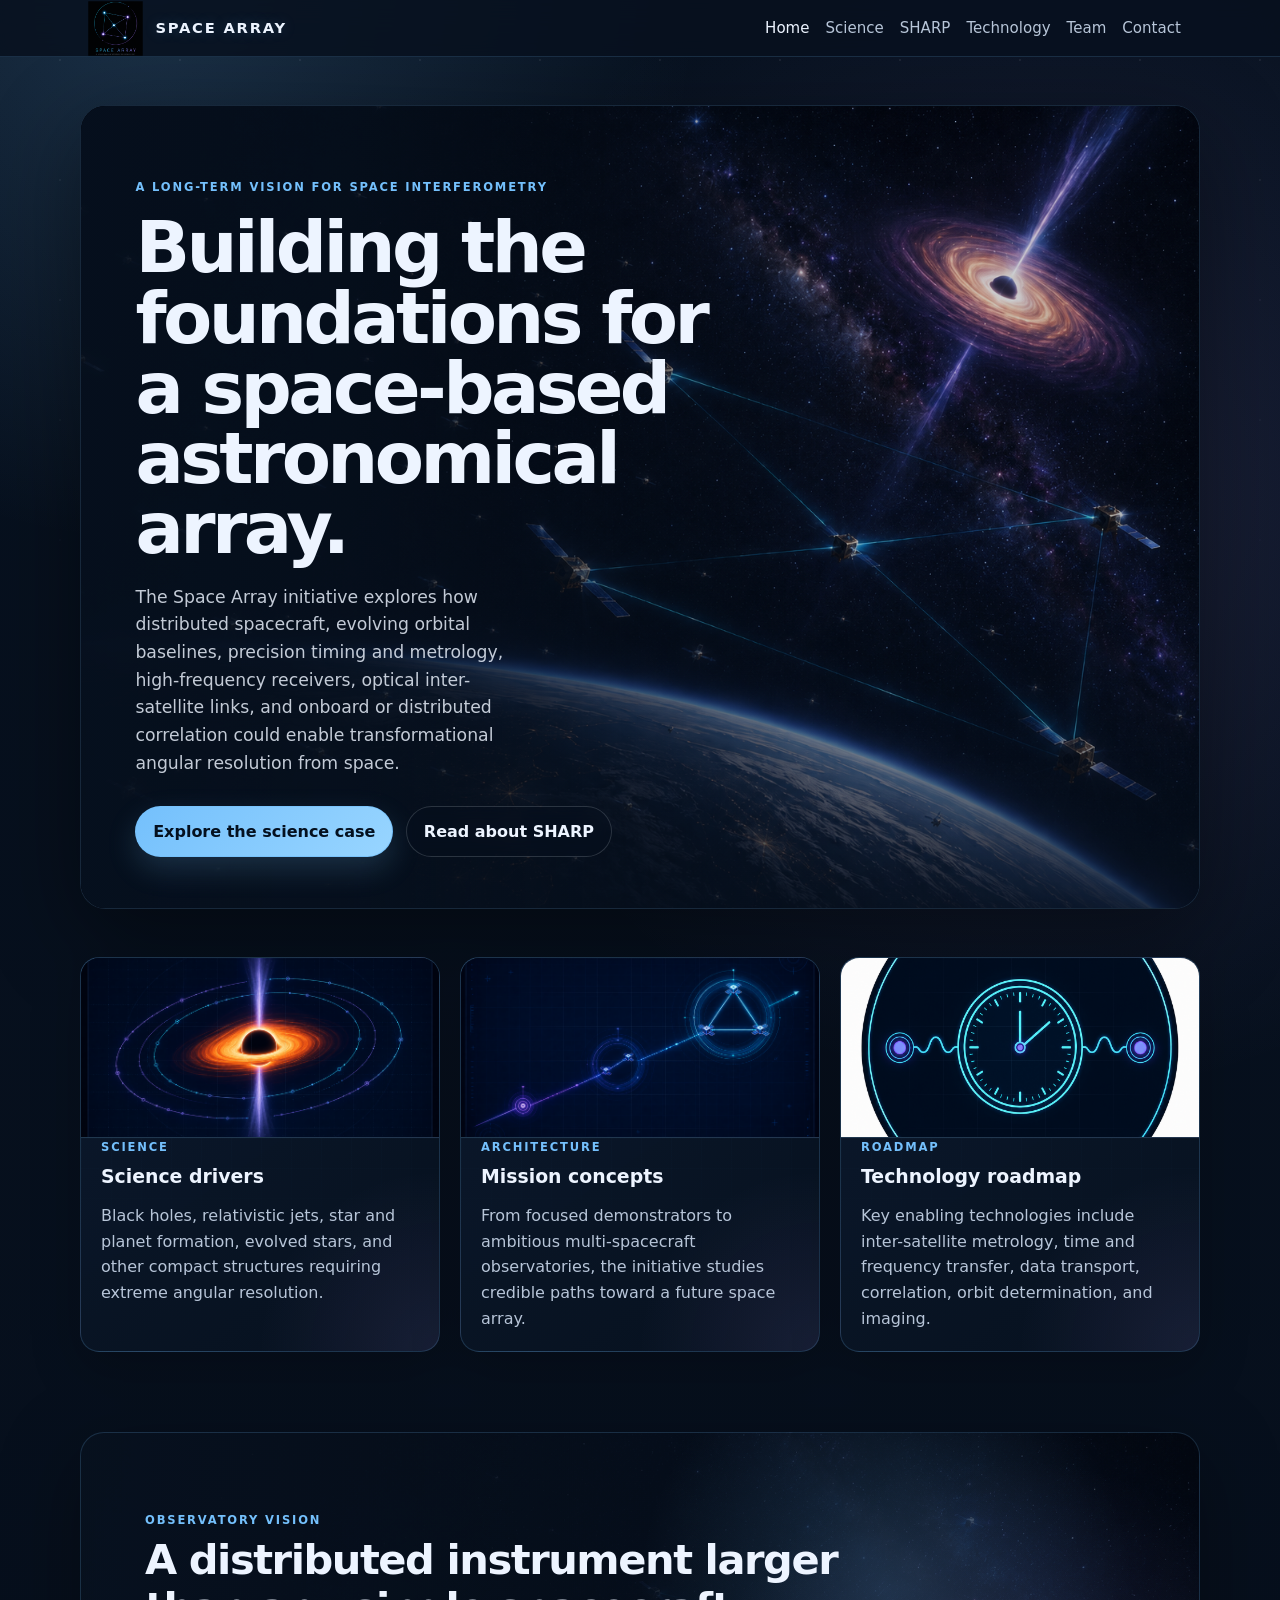
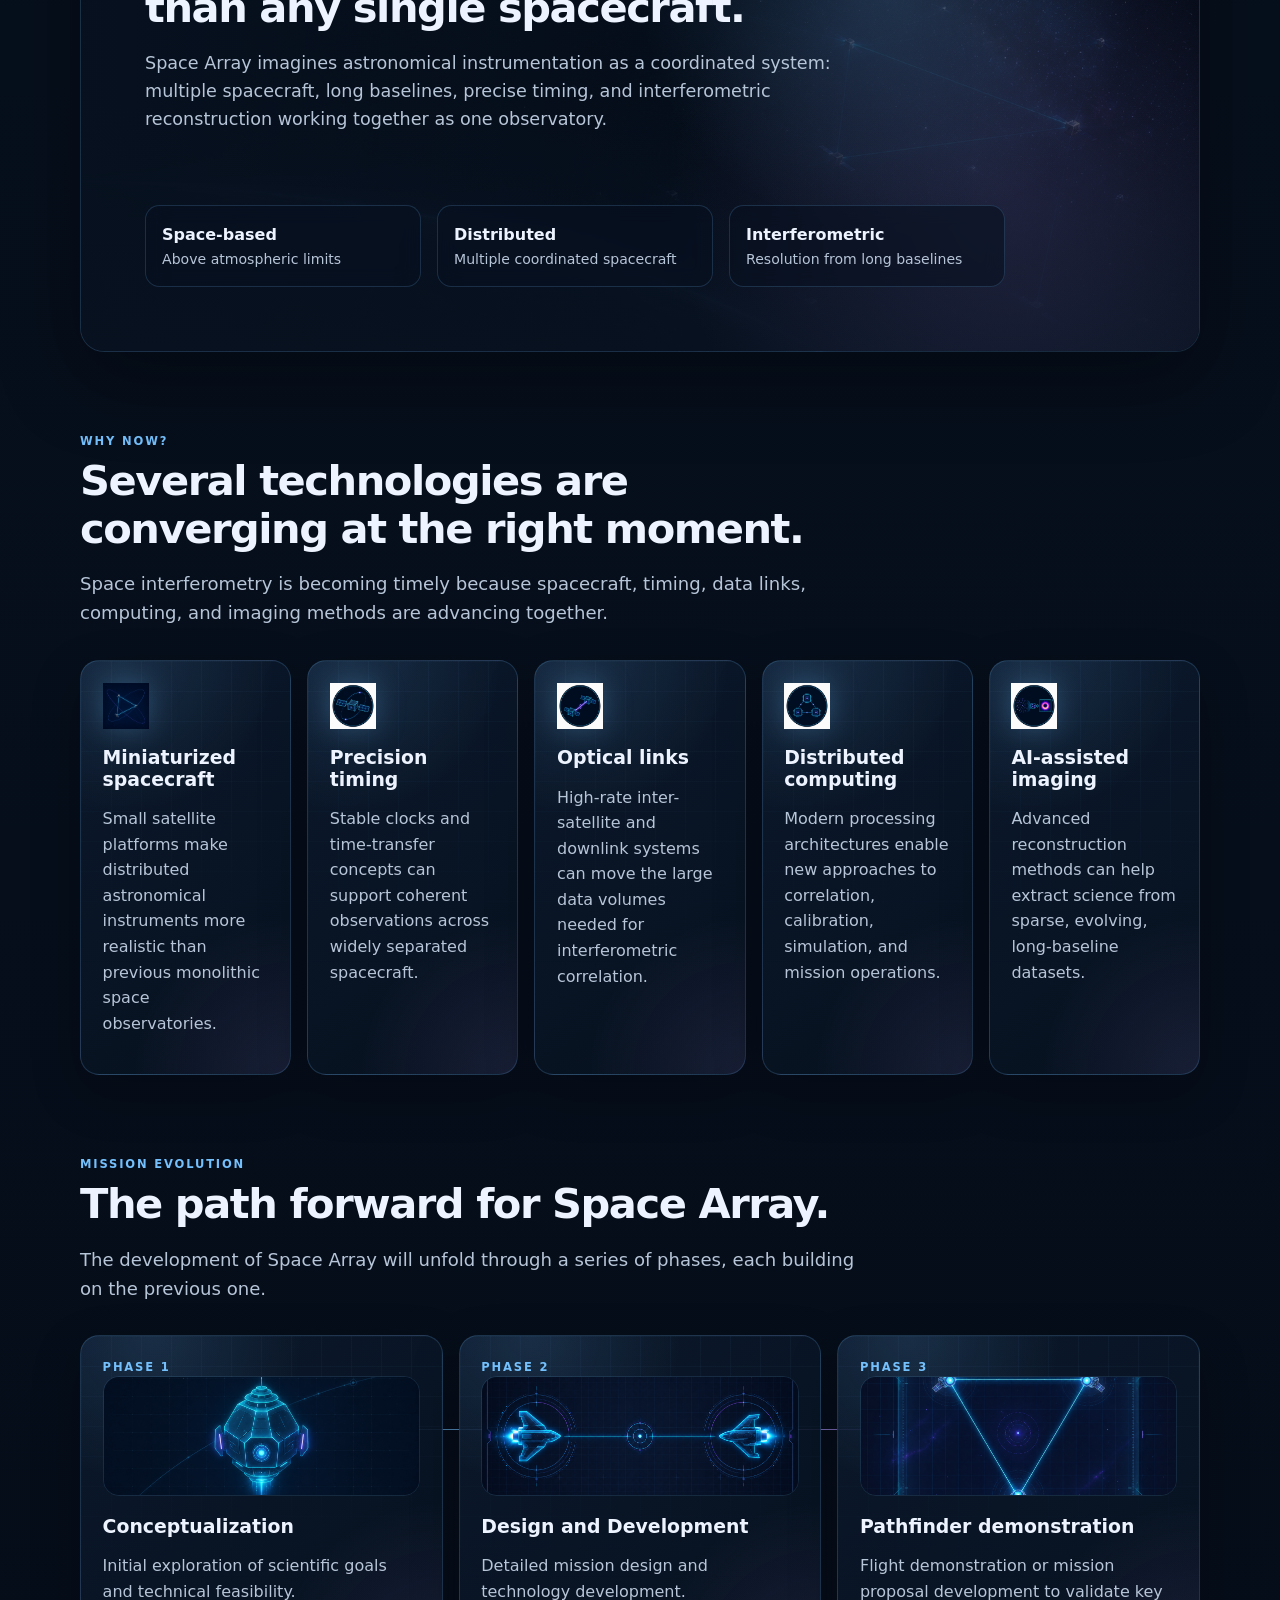
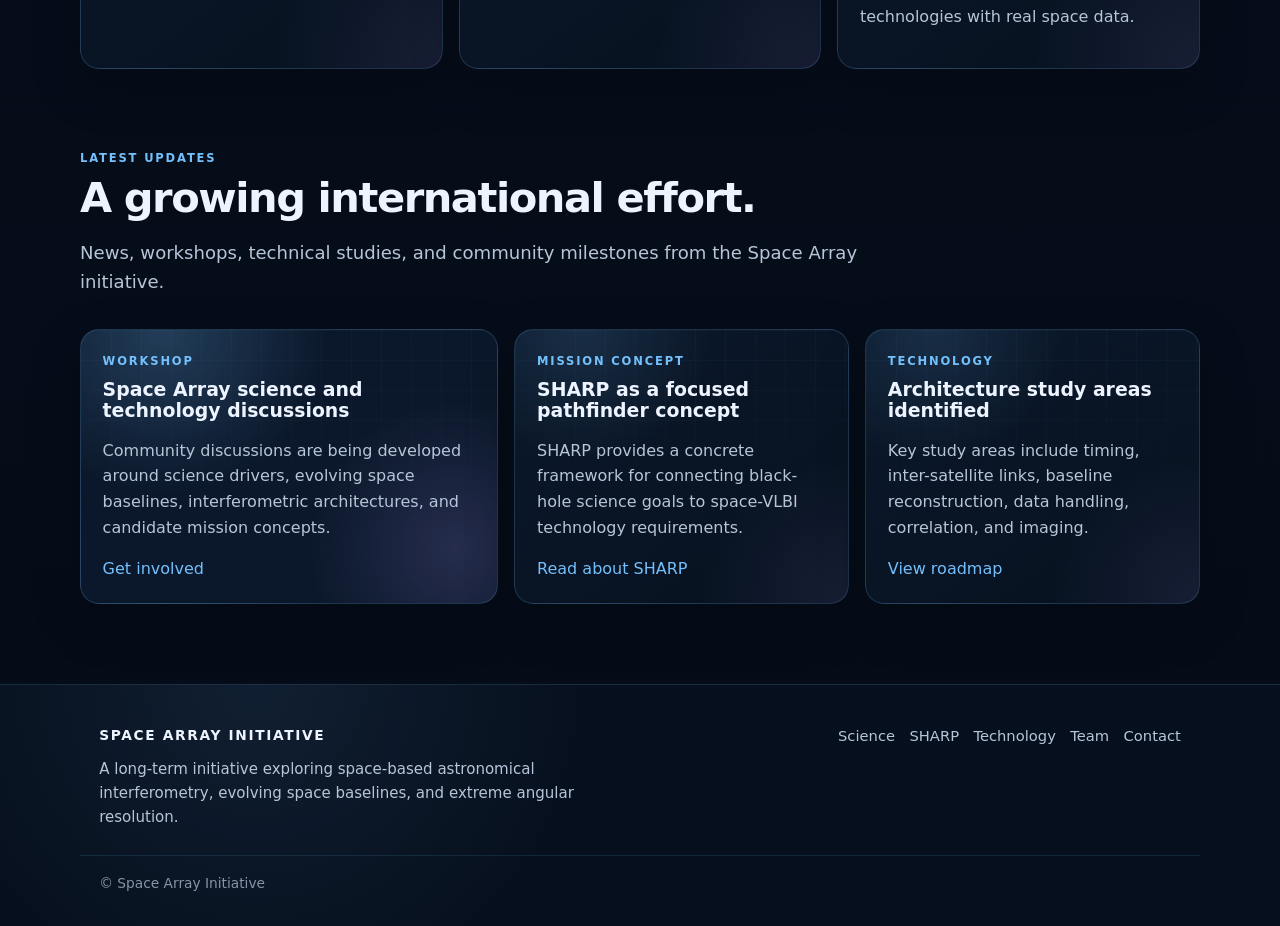
==== commit 80625124: "polish" ====
--- a/index.html
+++ b/index.html
@@ -115,7 +115,7 @@
 
     <div class="why-grid">
       <article class="why-card">
-        <img class="why-icon-img" src="assets/icon-mini-spacecraft.svg" alt="">
+        <img class="why-icon-img" src="assets/icon-mini-spacecraft.png" alt="">
         <h3>Miniaturized spacecraft</h3>
         <p>
           Small satellite platforms make distributed astronomical instruments more realistic
@@ -124,7 +124,7 @@
       </article>
 
       <article class="why-card">
-        <img class="why-icon-img" src="assets/icon-timing.svg" alt="">
+        <img class="why-icon-img" src="assets/icon-timing.png" alt="">
         <h3>Precision timing</h3>
         <p>
           Stable clocks and time-transfer concepts can support coherent observations across
@@ -133,7 +133,7 @@
       </article>
 
       <article class="why-card">
-        <img class="why-icon-img" src="assets/icon-optical-links.svg" alt="">
+        <img class="why-icon-img" src="assets/icon-optical-links.png" alt="">
         <h3>Optical links</h3>
         <p>
           High-rate inter-satellite and downlink systems can move the large data volumes
@@ -142,7 +142,7 @@
       </article>
 
       <article class="why-card">
-        <img class="why-icon-img" src="assets/icon-distributed-computing.svg" alt="">
+        <img class="why-icon-img" src="assets/icon-distributed-computing.png" alt="">
         <h3>Distributed computing</h3>
         <p>
           Modern processing architectures enable new approaches to correlation, calibration,
@@ -151,7 +151,7 @@
       </article>
 
       <article class="why-card">
-        <img class="why-icon-img" src="assets/icon-ai-imaging.svg" alt="">
+        <img class="why-icon-img" src="assets/icon-ai-imaging.png" alt="">
         <h3>AI-assisted imaging</h3>
         <p>
           Advanced reconstruction methods can help extract science from sparse, evolving,
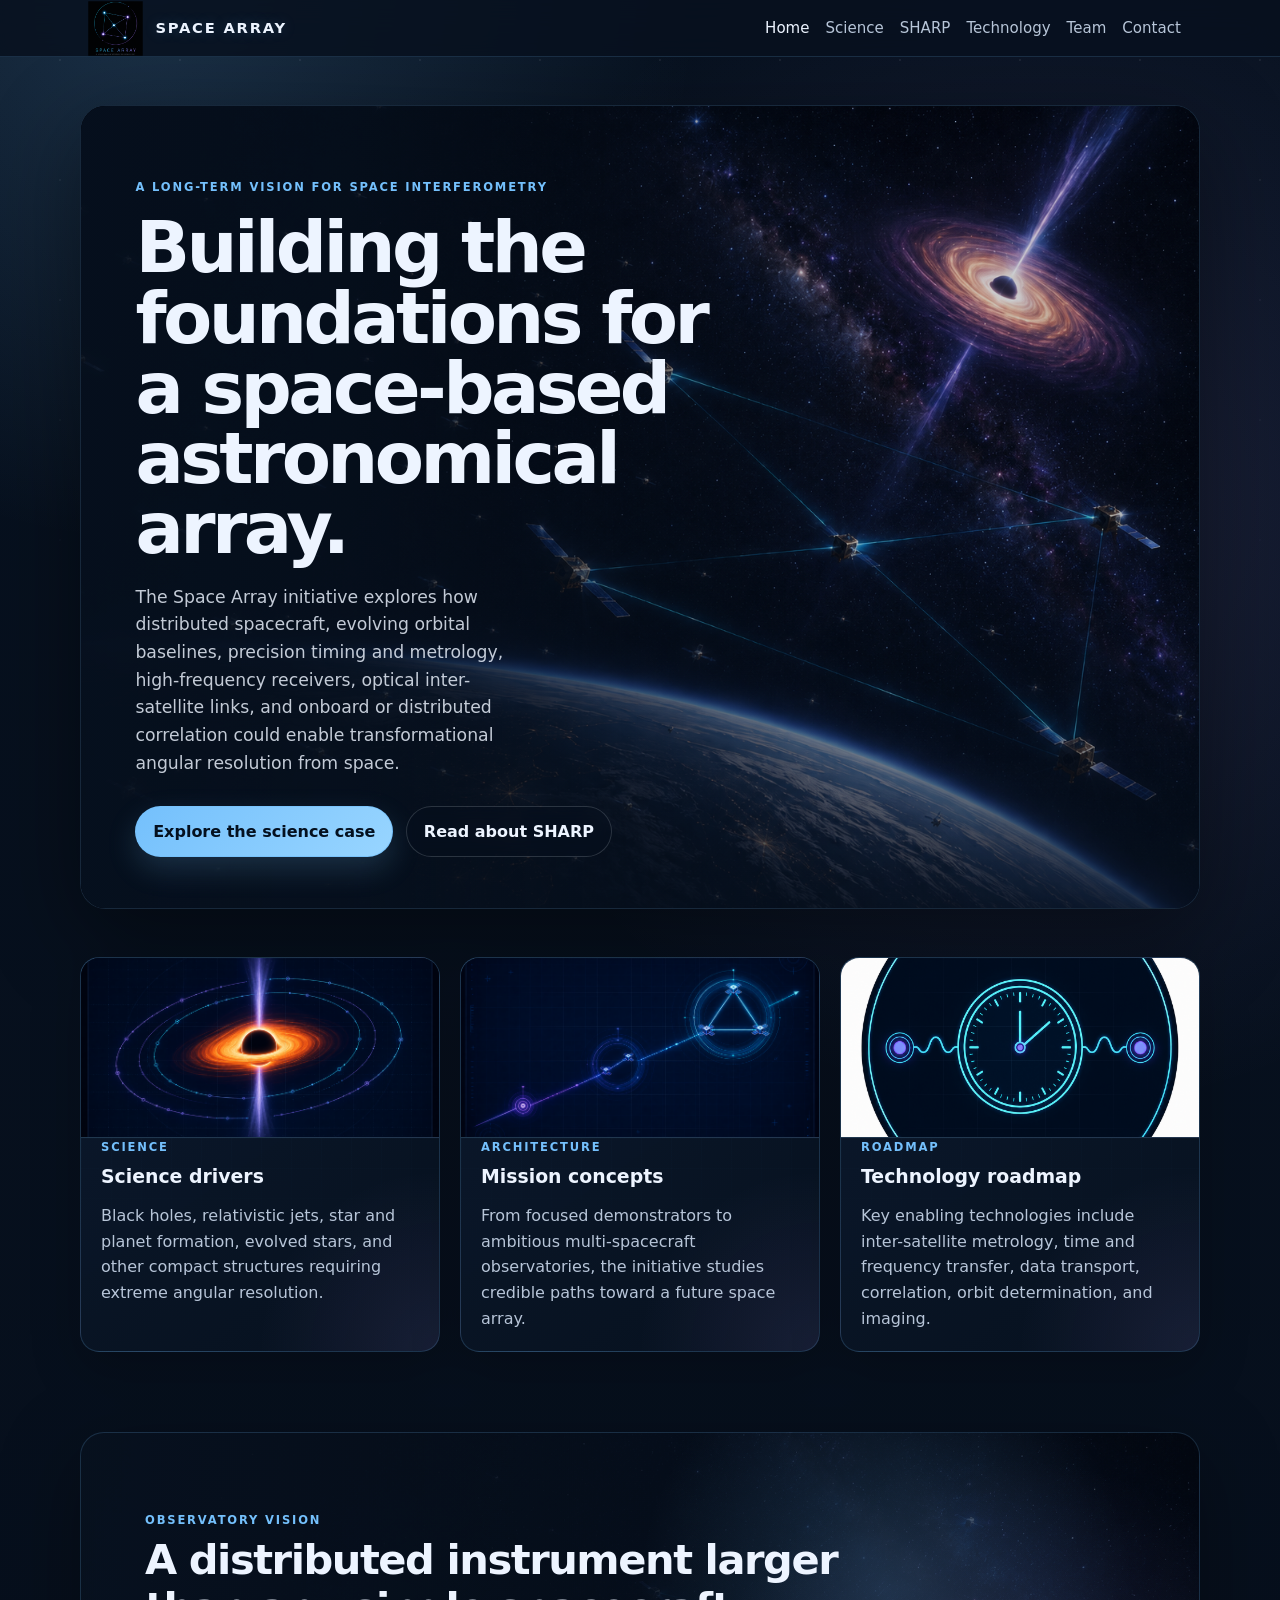
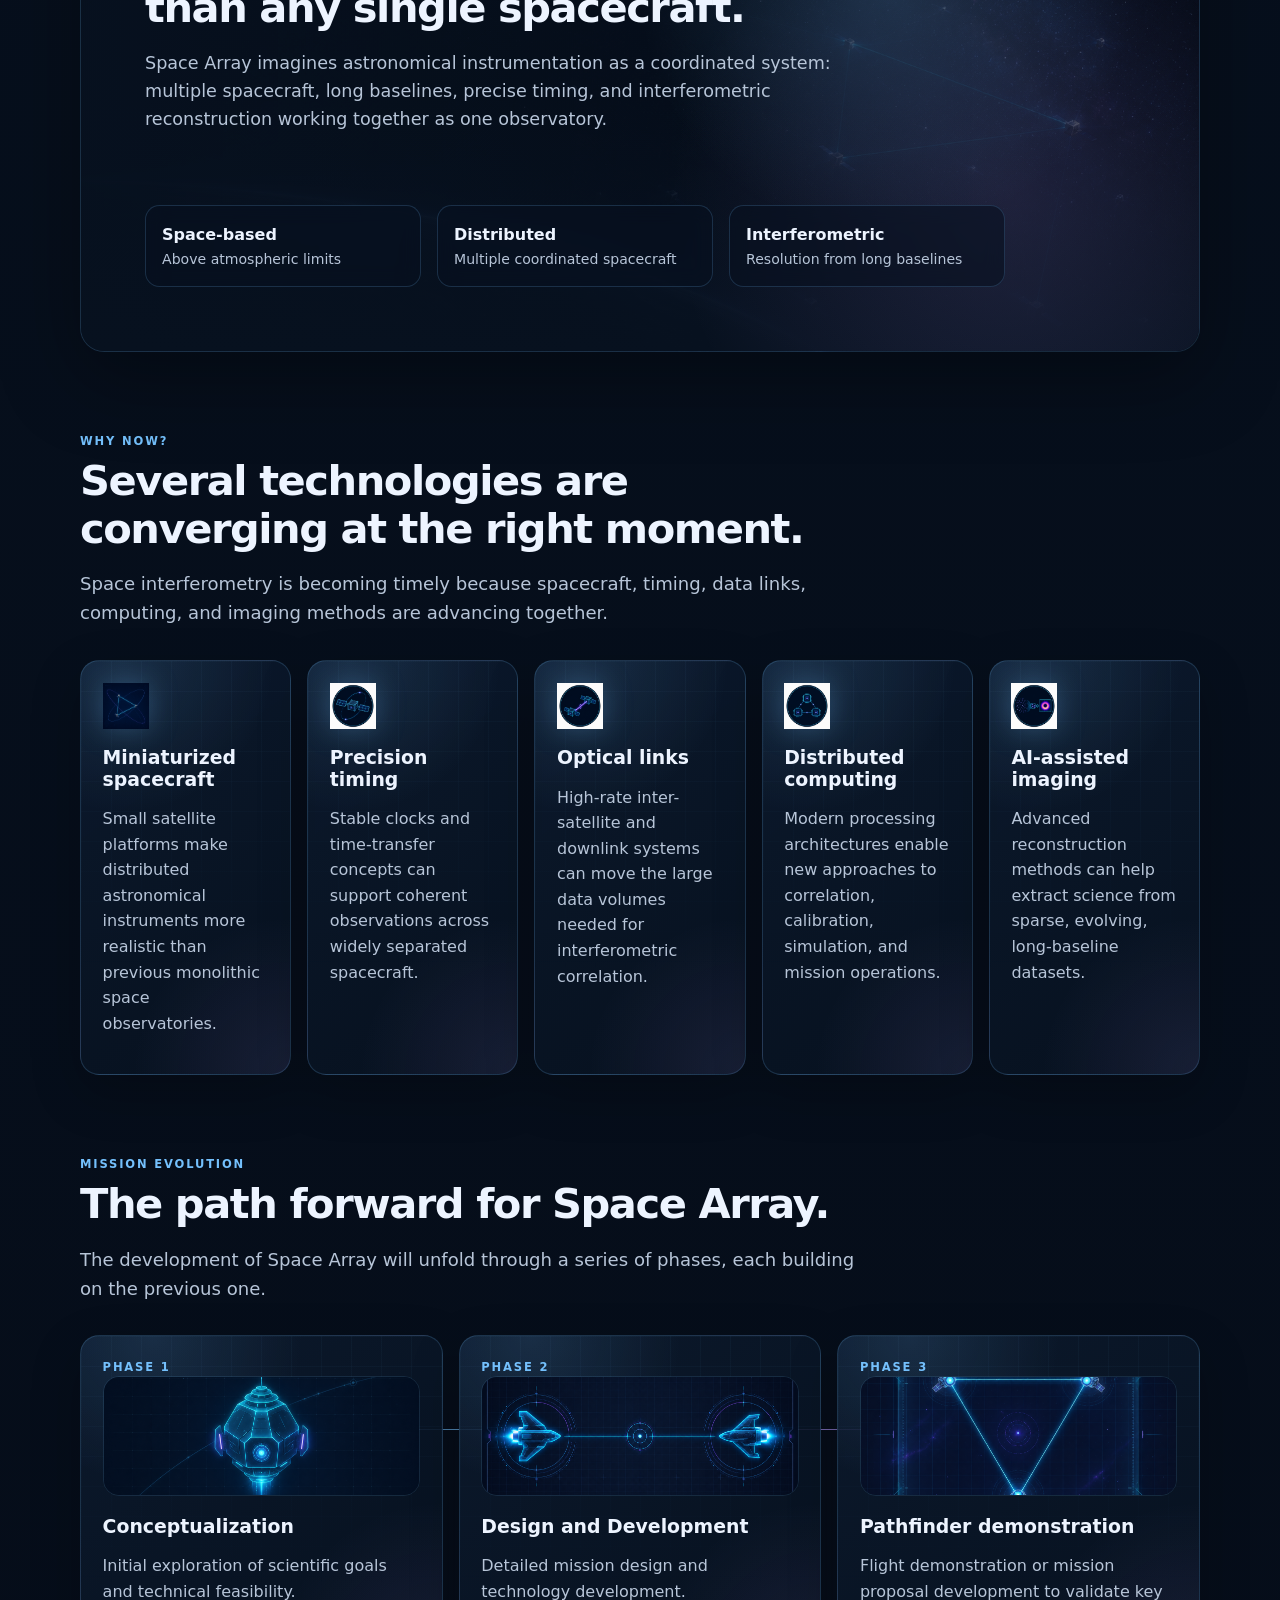
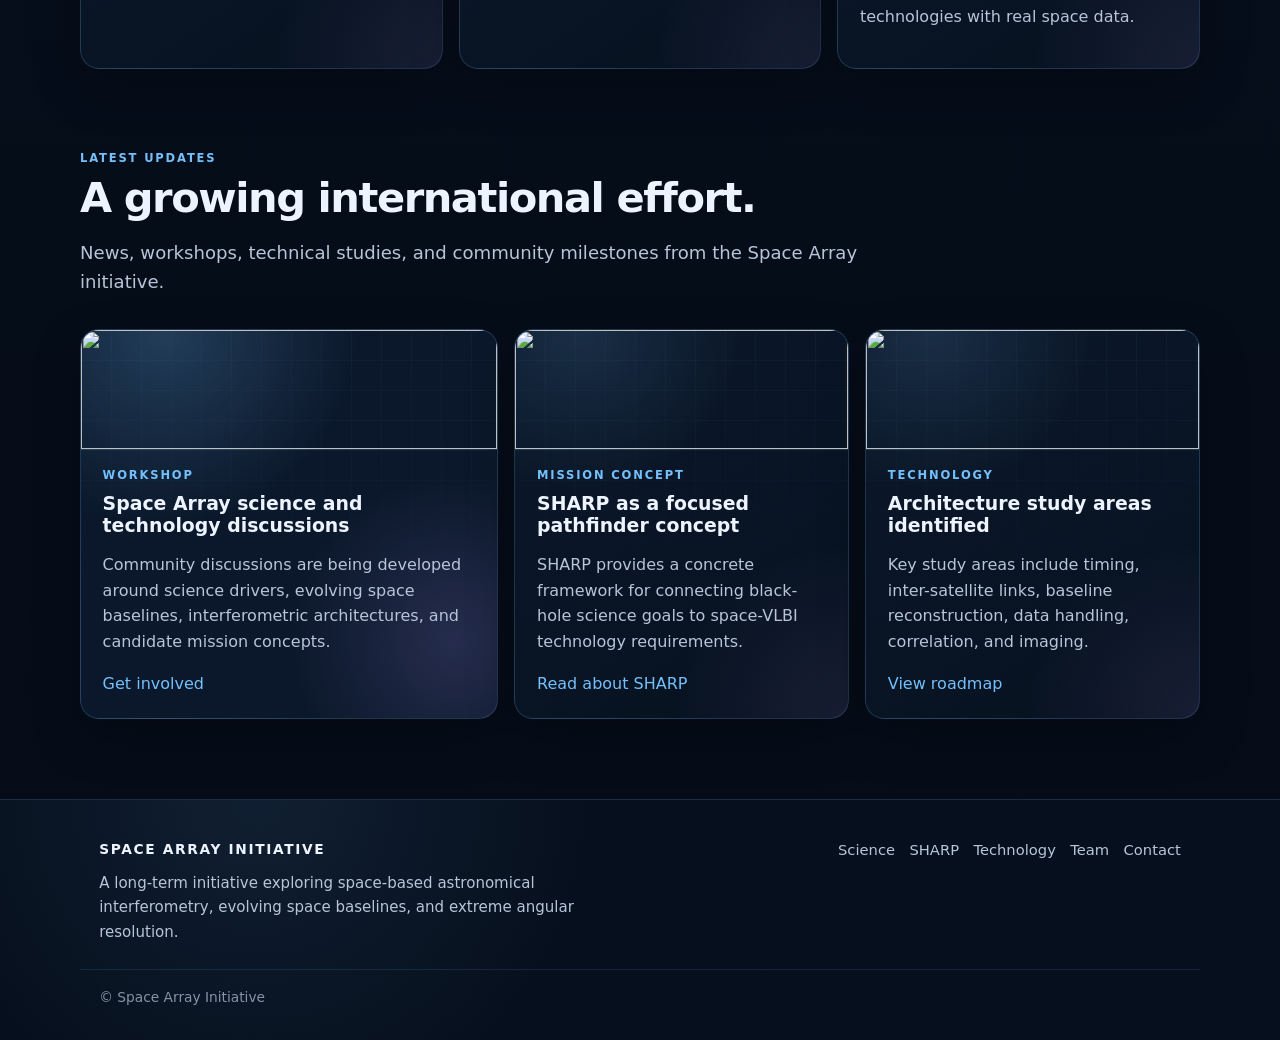
==== commit 31693f4d: "polish" ====
--- a/index.html
+++ b/index.html
@@ -211,6 +211,9 @@
 
     <div class="updates-grid">
     <article class="update-card featured-update">
+      <div class="update-visual">
+        <img src="assets/update-workshop.png" alt="">
+      </div>
       <div class="update-meta">Workshop</div>
       <h3>Space Array science and technology discussions</h3>
       <p>
@@ -221,6 +224,9 @@
     </article>
 
       <article class="update-card">
+        <div class="update-visual">
+          <img src="assets/update-sharp-pathfinder.png" alt="">
+        </div>
         <div class="update-meta">Mission concept</div>
         <h3>SHARP as a focused pathfinder concept</h3>
         <p>
@@ -231,6 +237,9 @@
       </article>
 
       <article class="update-card">
+        <div class="update-visual">
+          <img src="assets/update-technology-roadmap.png" alt="">
+        </div>
         <div class="update-meta">Technology</div>
         <h3>Architecture study areas identified</h3>
         <p>
--- a/styles.css
+++ b/styles.css
@@ -1559,4 +1559,18 @@
   border: 1px solid rgba(116, 192, 252, 0.12);
   border-radius: 1rem;
   margin-bottom: 1.2rem;
+}
+
+.update-visual {
+  height: 120px;
+  margin: -1.35rem -1.35rem 1rem;
+  overflow: hidden;
+  border-bottom: 1px solid var(--line);
+}
+
+.update-visual img {
+  width: 100%;
+  height: 100%;
+  object-fit: cover;
+  display: block;
 }
